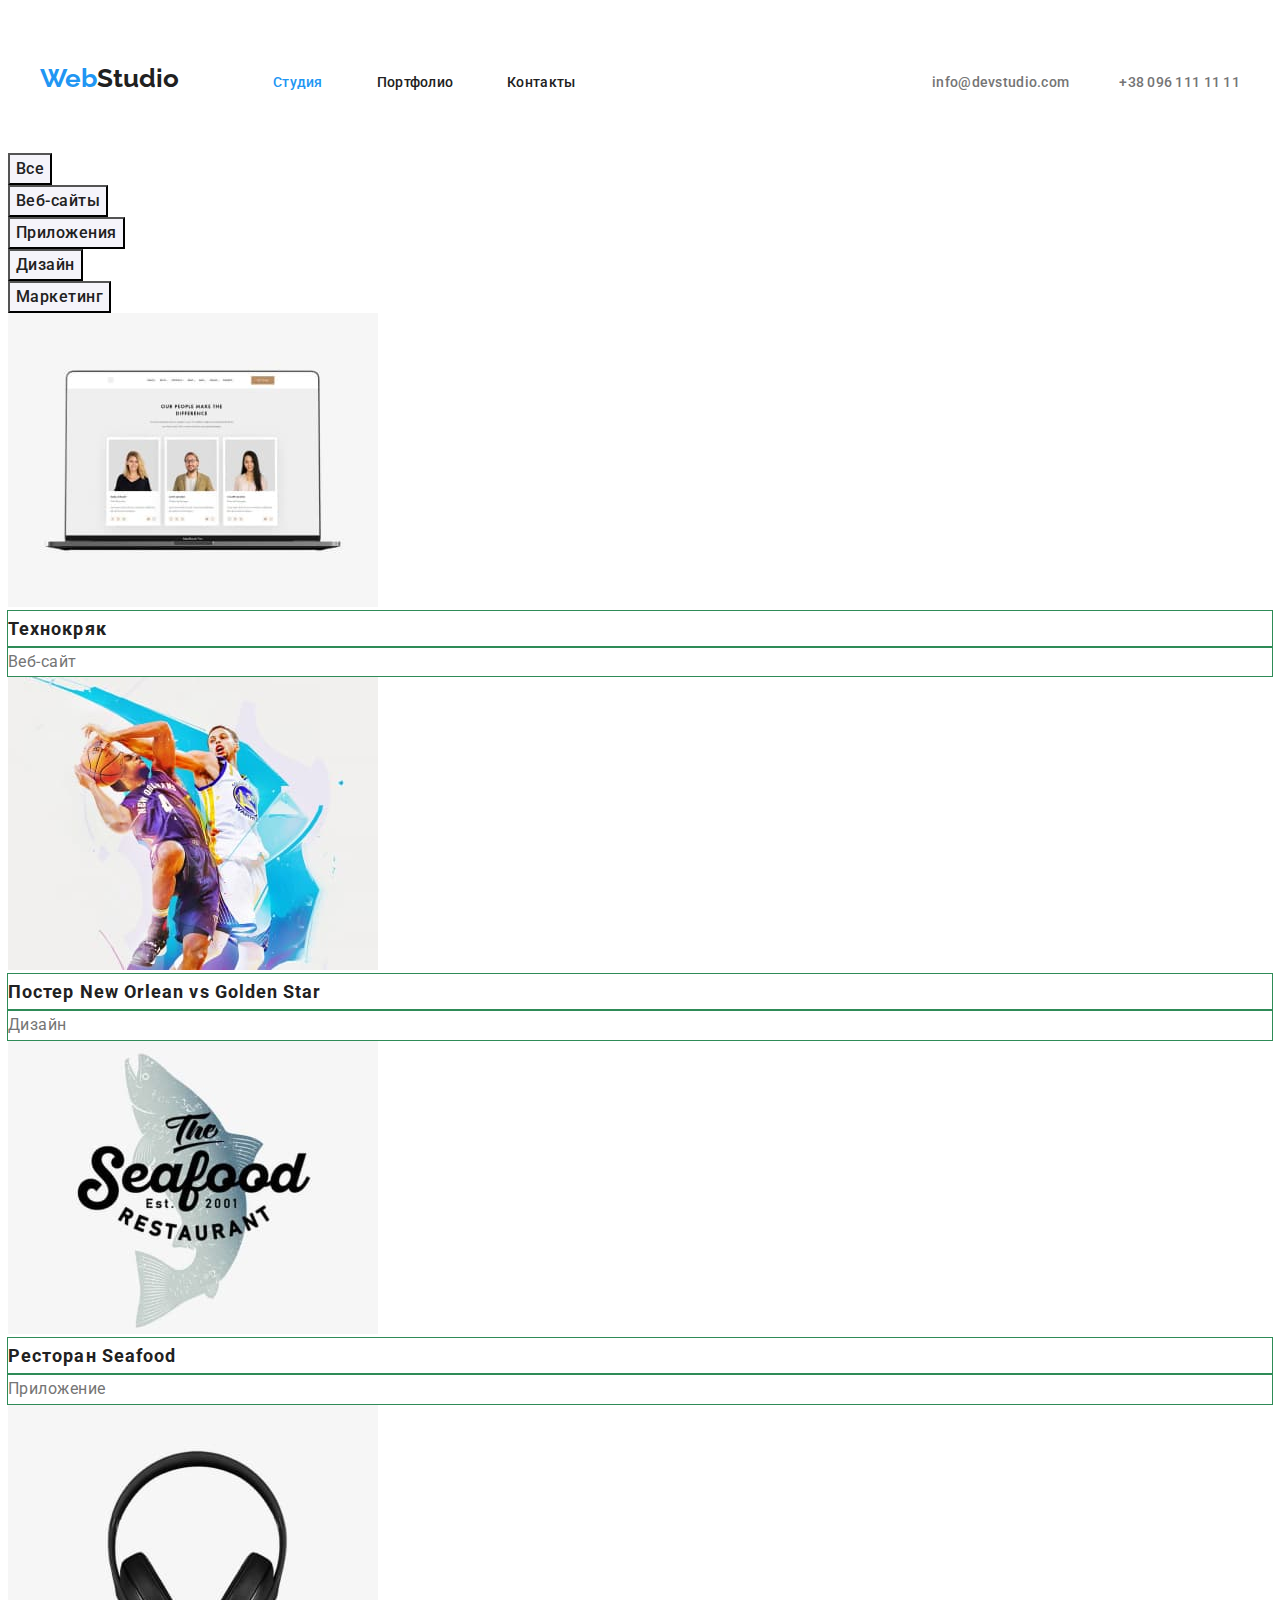
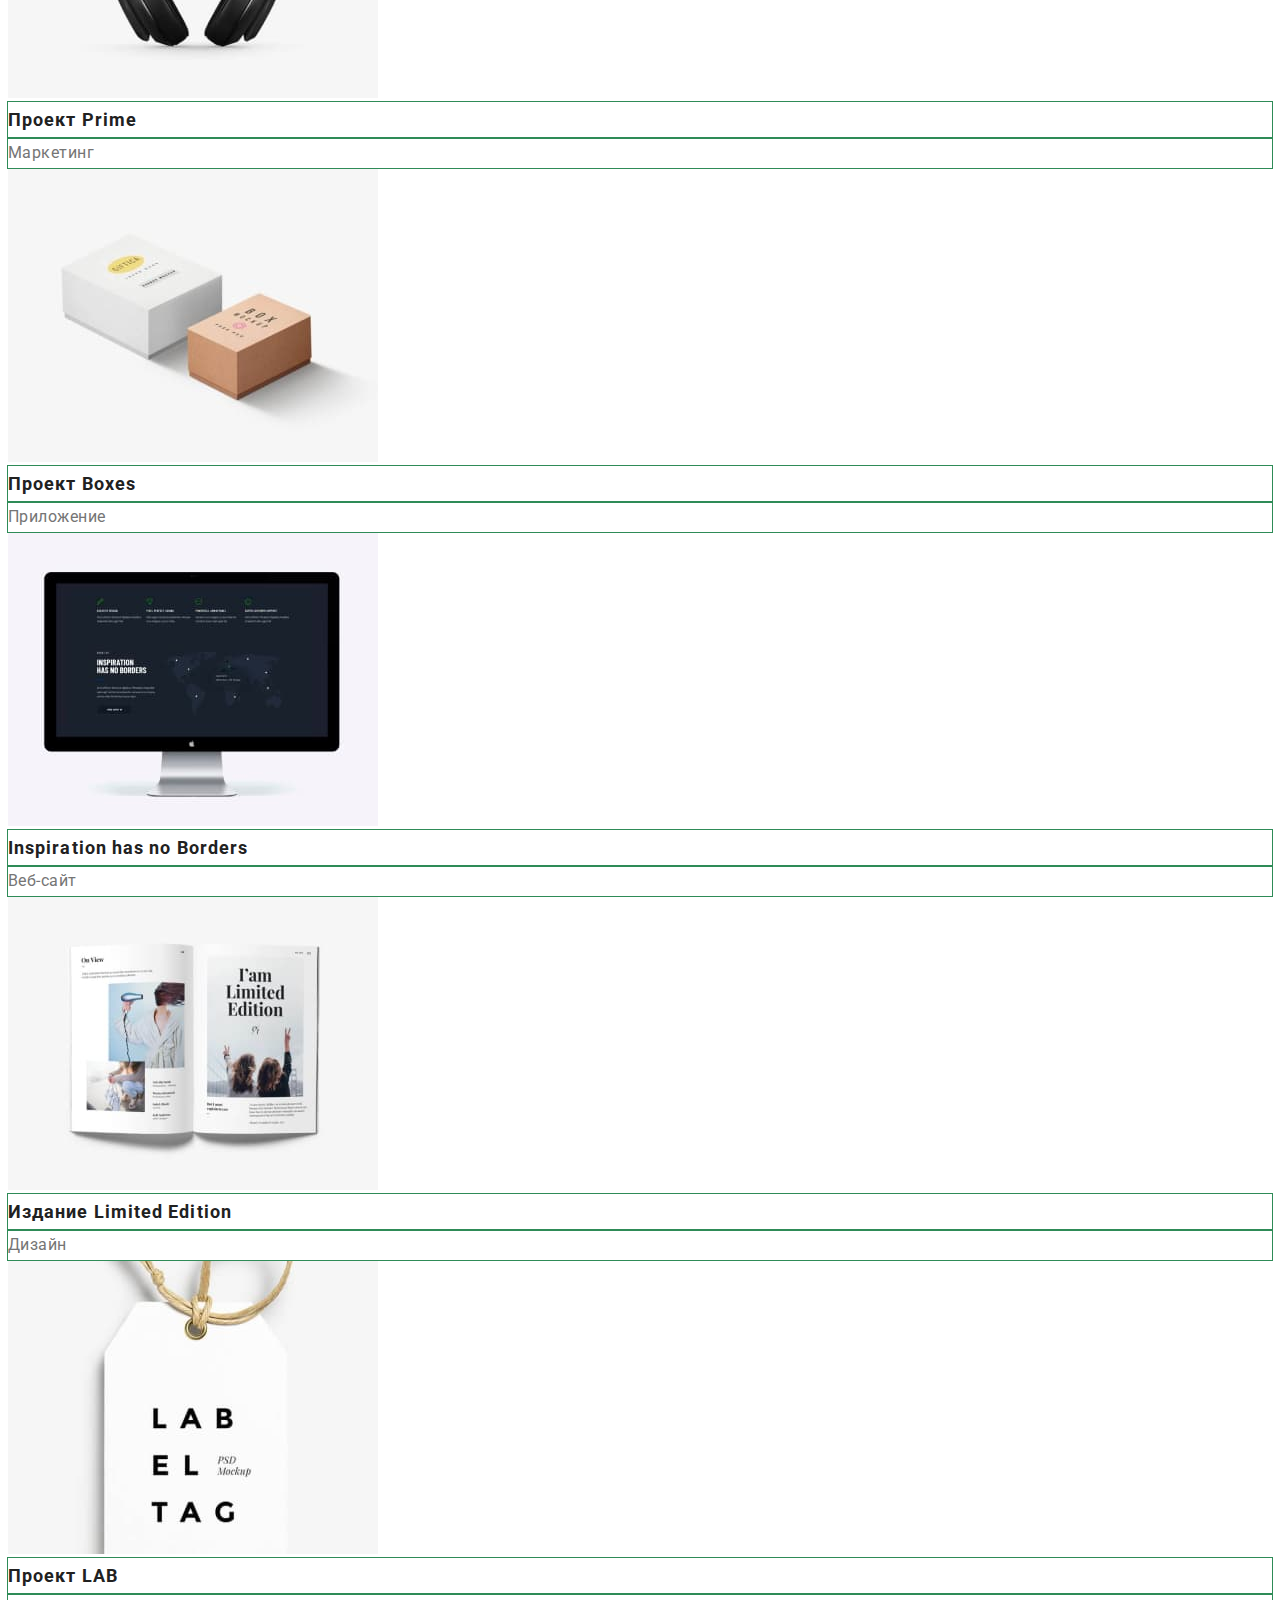
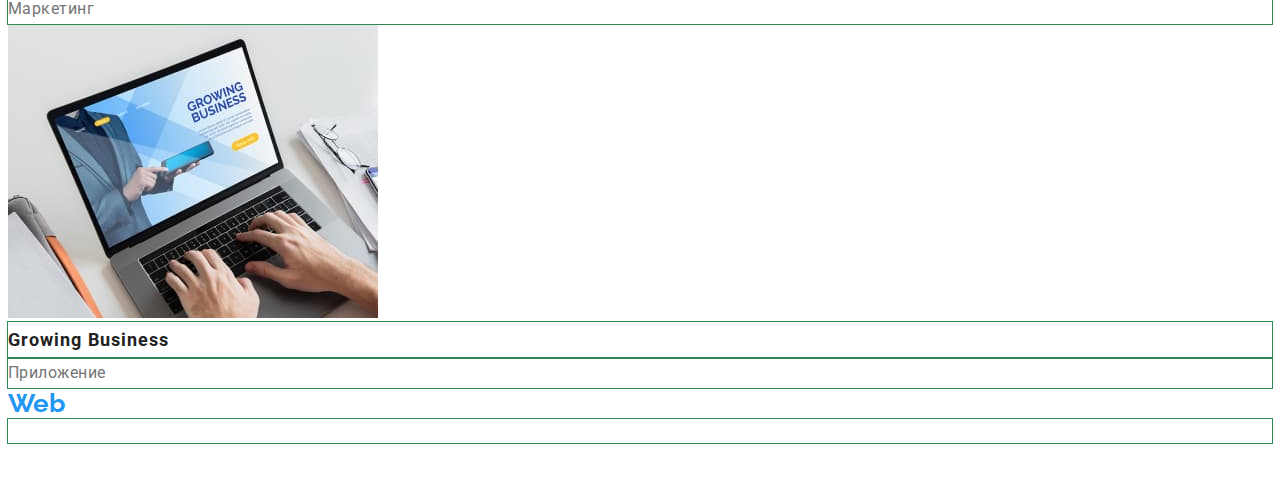
==== portfolio.html @ 5cf760ea "nw" ====
<!DOCTYPE html>
<html lang="ru">
  <head>
    <meta charset="utf-8">
    <meta name="porfolio" content="IE=edge">
    <title>WebStudio-Portfolio</title>
    <link rel="preconnect" href="https://fonts.gstatic.com">
    <link href="https://fonts.googleapis.com/css2?family=Raleway:wght@700&family=Roboto:wght@400;500;700;900&display=swap"
      rel="stylesheet">
      <link rel="stylesheet" href="./css/styles.css">
  </head>
  <body>
    <header>
      <div class="header-container">
        <nav>
          <a href="./index.html" class="logo">Web<span class="accent-logo">Studio</span></a>
          <ul class="site-nav list" class="header-container">
            <li class="site-nav item"><a href="./index.html" class="site-nav link current">Студия</a></li>
            <li class="site-nav item"><a href="./portfolio.html" class="site-nav link">Портфолио</a></li>
            <li class="site-nav item"><a href="" class="site-nav link">Контакты</a></li>
          </ul>
        </nav>
        
        <ul class="header-contacts list">
          <li class="header-contacts item">
            <a href="mailto:info@devstudio.com" target="_blank" rel="nooreferer noopener"
              class="header-cont link">info@devstudio.com</a>
          </li>
          <li class="header-contacts item">
            <a href="tel:+380961111111" target="_blank" rel="nooreferer noopener" class="header-cont link">+38 096 111 11 11</a>
          </li>
        </ul>
      </div>
    </header>
    
    <main>
      <section>
        <h1 class="hidden-elements">Наши проекты</h1>
        <ul>
          <li><button type="button" class="buttons active">Все</button></li>
          <li><button type="button" class="buttons active">Веб-сайты</button></li>
          <li><button type="button" class="buttons active">Приложения</button></li>
          <li><button type="button" class="buttons active">Дизайн</button></li>
          <li><button type="button" class="buttons active">Маркетинг</button></li>
        </ul>
      </section>

    <section>
      <ul>
        <li>
          <a href=""><img src="./image/portfolio/imgkryz.jpg" alt="вебсайт" width="370"></a>
          <h2 class="port-titles">Технокряк</h2>
          <p class="port-texts">Веб-сайт</p>
        </li>
        <li>
          <a href=""><img src="./image/portfolio/ball.jpg" alt="баскетболисты" width="370"></a>
          <h2 class="port-titles">Постер New Orlean vs Golden Star</h2>
          <p class="port-texts">Дизайн</p>
        </li>
        <li>
          <a href=""><img src="./image/portfolio/fish.jpg" alt="логотип-рыба" width="370"></a>
          <h2 class="port-titles">Ресторан Seafood</h2>
          <p class="port-texts">Приложение</p>
        </li>
        <li>
          <a href=""><img src="./image/portfolio/imgears.jpg" alt="наушники" width="370"></a>
          <h2 class="port-titles">Проект Prime</h2>
          <p class="port-texts">Маркетинг</p>
        </li>
        <li>
          <a href=""><img src="./image/portfolio/imgbox1.jpg" alt="коробки" width="370"></a>
          <h2 class="port-titles">Проект Boxes</h2>
          <p class="port-texts">Приложение</p>
        </li>
        <li>
          <a href=""><img src="./image/portfolio/imgscreen.jpg" alt="монитор" width="370"></a>
          <h2 class="port-titles">Inspiration has no Borders</h2>
          <p class="port-texts">Веб-сайт</p>
        </li>
        <li>
          <a href=""><img src="./image/portfolio/imgbook.jpg" alt="книжки" width="370"></a>
          <h2 class="port-titles">Издание Limited Edition</h2>
          <p class="port-texts">Дизайн</p>
        </li>
        <li>
          <a href=""><img src="./image/portfolio/imgtag.jpg" alt="ярлык" width="370"></a>
          <h2 class="port-titles">Проект LAB</h2>
          <p class="port-texts">Маркетинг</p>
        </li>
        <li>
          <a href=""><img src="./image/portfolio/imghands.jpg" alt="клавитура" width="370"></a>
          <h2 class="port-titles">Growing Business</h2>
          <p class="port-texts">Приложение</p>
        </li>
      </ul>
    </section>
      
    </main>
    
    <!--!BASELINE-->
    <footer>
      <a href="./index.html" class="logo">Web<span class="accent-white">Studio</span></a>
      <address>
        <p><a href="https://goo.gl/maps/gyJEV5aS9oNLiFQU9"  class="footer-adress">г. Киев, пр-т Леси Украинки, 26</a></p>
        <ul>
          <li>
            <a href="mailto:infoexample.com" class="footer-contact link">info@example.com</a>
          </li>
          <li>
            <a href="tel:+380991111111" class="footer-contact link">+38 099 111 11 11</a>
          </li>
        </ul>
      </address>
    </footer>
  </body>
</html>
---- css/styles.css ----
:root {
  --bg-color: #ffffff;
  --main-text: #212121;
  --secondary-text: #757575;
  --text-hover: #2196f3;
  --color-logos: #2196f3;
  --buttons-text: #212121;
  --buttons-text-active: #ffffff;
  --buttons-main-bcg: #f5f4fa;
  --buttons-active-bcg: #2196f3;
  --footer-contacts: rgba(255, 255, 255, 0.6);
}

body {
  background-color: var(--bg-color);
  color: #212121;
  font-family: Roboto, sans-serif;
}

ul {
  list-style: none;
  /*outline: 1px seagreen solid;**/
  margin: 0px;
  padding: 0px;
}

h1,
h2,
h3,
h4,
p {
  margin: 0px;
  padding: 0px;
  outline: 1px seagreen solid;
}

/*INDEX-html-page*/
.header-container {
  width: 1200px;
  min-height: 80px;
  margin-left: auto;
  margin-right: auto;
  padding: 10px 10px;
  display: flex;
  align-items: center;
  padding-bottom: 35px;
  padding-top: 30px;
}

.main-title-index {
  padding-top: 200px;

  color: #ffffff;
  font-family: inherit;
  font-style: normal;
  font-weight: 900;
  font-size: 44px;
  line-height: 1.36;
  text-align: center;
  letter-spacing: 0.06em;
  text-transform: uppercase;
}

.button-index {
  width: 200px;
  height: 50px;
  left: 700px;
  top: 430px;
  margin-top: 30px;
  margin-bottom: 200px;

  color: #ffffff;
  background-color: #2196f3;
  cursor: pointer;
  border-radius: 4px;
  box-shadow: 0px 4px 4px rgba(0, 0, 0, 0.15);
}

.what-we-doing-section {
  background-color: #2f303a;
  min-height: 600px;
  text-align: center;
}

.ourfeatures-section {
  width: 1200px;
  margin-left: auto;
  margin-right: auto;
}

.features {
  display: flex;
  justify-content: space-between;
  flex-wrap: wrap;
}
.features .elemnt {
  width: 270px;
}
.lower-titles-index {
  margin-top: 94px;

  color: var(--main-text);
  font-family: inherit;
  font-style: normal;
  font-weight: 700;
  font-size: 14px;
  line-height: 1.14;
  letter-spacing: 0.03em;
  text-transform: uppercase;
}

.secondary-text-index {
  margin-top: 10px;

  color: var(--secondary-text);
  font-family: inherit;
  font-style: normal;
  font-weight: 400;
  font-size: 14px;
  line-height: 1.71;
  letter-spacing: 0.03em;
}

.bottom-titles-index {
  color: var(--main-text);
  font-family: inherit;
  font-style: normal;
  font-weight: 700;
  font-size: 36px;
  line-height: 1.16;
  text-align: center;
  letter-spacing: 0.03em;
}

.our-names {
  color: var(--main-text);
  font-family: inherit;
  font-style: normal;
  font-weight: 500;
  font-size: 16px;
  line-height: 1.18;
  text-align: center;
  letter-spacing: 0.03em;
}

.names-discription {
  color: var(--secondary-text);
  font-family: inherit;
  font-style: normal;
  font-weight: 400;
  font-size: 16px;
  line-height: 1.18;
  text-align: center;
  letter-spacing: 0.03em;
}

.footer {
  background-color: #2f303a;
}

/*PORTFOLIO-NAV*/
.logo {
  margin-right: 90px;

  color: var(--color-logos);
  font-family: Raleway;
  font-style: normal;
  font-weight: 700;
  font-size: 26px;
  line-height: 1.19;
  text-decoration: none;
}

.accent-logo {
  color: #212121;
}

.accent-white {
  color: #ffffff;
}

.site-nav {
  display: flex;
  display: inline-block;
}

.site-nav .item:not(:last-child) {
  margin-right: 50px;
}

.site-nav .link {
  color: var(--main-text);
  font-family: inherit;
  font-style: normal;
  font-weight: 500;
  font-size: 14px;
  line-height: 1.14;
  letter-spacing: 0.02em;
  text-decoration: none;
}

.site-nav .link.current {
  color: var(--text-hover);
}

.site-nav .link:hover,
.site-nav .link:focus {
  color: var(--text-hover);
}

/*header contacts*/
.header-contacts {
  display: flex;
  margin-left: auto;
  margin-top: 5px;
}

.header-contacts .item:not(:last-child) {
  margin-right: 50px;
}

.header-contacts .link {
  color: #757575;
  font-family: inherit;
  font-style: normal;
  font-weight: 500;
  font-size: 14px;
  line-height: 1.14;
  letter-spacing: 0.02em;
  text-decoration: none;
}

.header-contacts .link:focus,
.header-contacts .link:hover {
  color: #2196f3;
}

/*main-buttons*/
.hidden-elements {
  display: none;
}

.buttons {
  color: var(--buttons-text);
  background: var(--buttons-main-bcg);
  cursor: pointer;
  font-family: inherit;
  font-style: normal;
  font-weight: 500;
  font-size: 16px;
  line-height: 1.62;
  text-align: center;
  letter-spacing: 0.03em;
}

.buttons.active:hover,
.buttons.active:focus {
  color: var(--buttons-text-active);
  background: var(--buttons-active-bcg);
  cursor: pointer;
}

/*main-content-list*/
.port-titles {
  color: var(--main-text);
  font-family: inherit;
  font-style: normal;
  font-weight: 700;
  font-size: 18px;
  line-height: 2;
  letter-spacing: 0.06em;
}

.port-texts {
  color: var(--secondary-text);
  font-family: inherit;
  font-style: normal;
  font-weight: 400;
  font-size: 16px;
  line-height: 1.87;
  letter-spacing: 0.03em;
}

/*footer*/
.footer-adress {
  color: var(--buttons-text-active);
  font-family: inherit;
  font-style: normal;
  font-weight: 400;
  font-size: 14px;
  line-height: 1.71;
  text-decoration: none;
}

.footer-adress:hover,
.footer-adress:focus {
  color: var(--text-hover);
  text-decoration: none;
}

.footer-contact {
  color: rgba(255, 255, 255, 0.6);
  font-family: inherit;
  font-style: normal;
  font-weight: 400;
  font-size: 14px;
  line-height: 1.71;
  text-decoration: none;
}

.footer-contact:hover,
.footer-contact:focus {
  color: var(--text-hover);
}
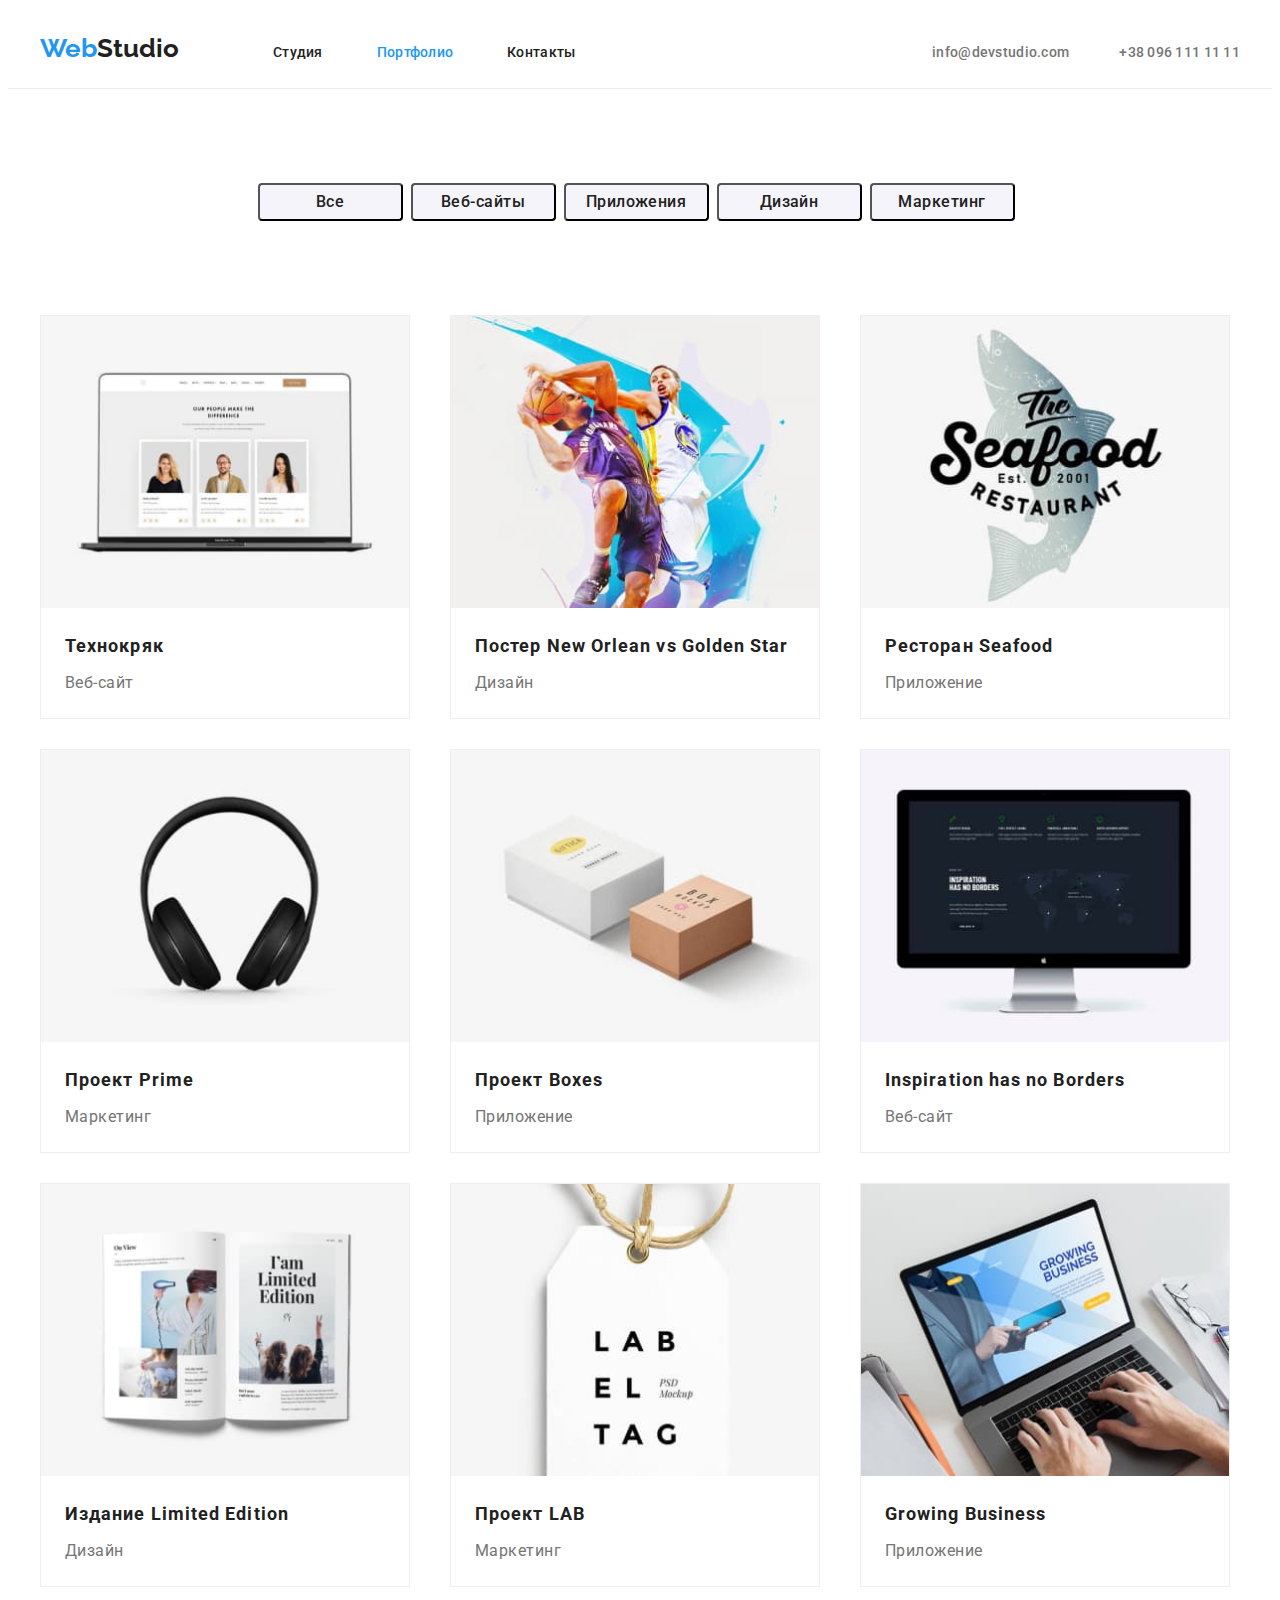
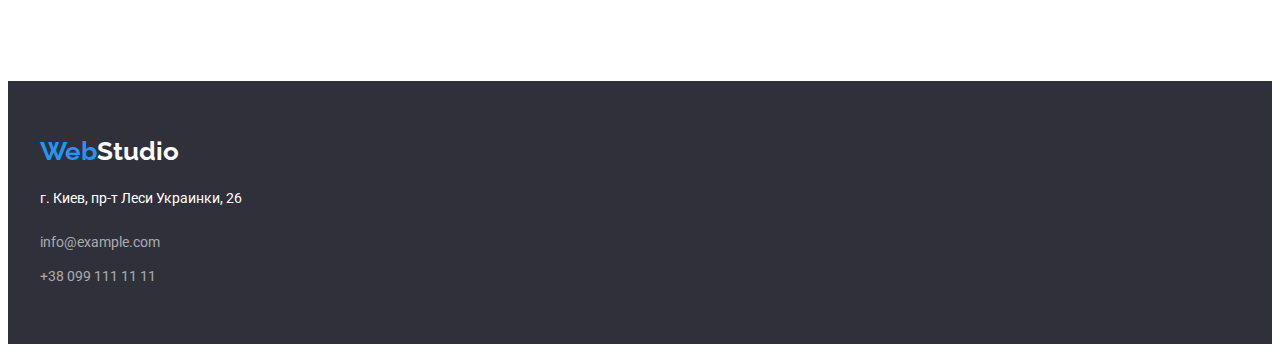
==== commit 6d172dd6: "new" ====
--- a/portfolio.html
+++ b/portfolio.html
@@ -10,13 +10,13 @@
       <link rel="stylesheet" href="./css/styles.css">
   </head>
   <body>
-    <header>
+    <header class="border-header">
       <div class="header-container">
         <nav>
           <a href="./index.html" class="logo">Web<span class="accent-logo">Studio</span></a>
           <ul class="site-nav list" class="header-container">
-            <li class="site-nav item"><a href="./index.html" class="site-nav link current">Студия</a></li>
-            <li class="site-nav item"><a href="./portfolio.html" class="site-nav link">Портфолио</a></li>
+            <li class="site-nav item"><a href="./index.html" class="site-nav link">Студия</a></li>
+            <li class="site-nav item"><a href="./portfolio.html" class="site-nav link current">Портфолио</a></li>
             <li class="site-nav item"><a href="" class="site-nav link">Контакты</a></li>
           </ul>
         </nav>
@@ -34,83 +34,164 @@
     </header>
     
     <main>
-      <section>
+      <section class="portfolio-buttons-section">
         <h1 class="hidden-elements">Наши проекты</h1>
-        <ul>
-          <li><button type="button" class="buttons active">Все</button></li>
-          <li><button type="button" class="buttons active">Веб-сайты</button></li>
-          <li><button type="button" class="buttons active">Приложения</button></li>
-          <li><button type="button" class="buttons active">Дизайн</button></li>
-          <li><button type="button" class="buttons active">Маркетинг</button></li>
+        <ul class="portfolio-buttons-list">
+          <li class="portfolio-buttons-item"><button type="button" class="buttons active">Все</button></li>
+          <li class="portfolio-buttons-item"><button type="button" class="buttons active">Веб-сайты</button></li>
+          <li class="portfolio-buttons-item"><button type="button" class="buttons active">Приложения</button></li>
+          <li class="portfolio-buttons-item"><button type="button" class="buttons active">Дизайн</button></li>
+          <li class="portfolio-buttons-item"><button type="button" class="buttons active">Маркетинг</button></li>
         </ul>
       </section>
 
-    <section>
-      <ul>
-        <li>
-          <a href=""><img src="./image/portfolio/imgkryz.jpg" alt="вебсайт" width="370"></a>
-          <h2 class="port-titles">Технокряк</h2>
-          <p class="port-texts">Веб-сайт</p>
-        </li>
-        <li>
-          <a href=""><img src="./image/portfolio/ball.jpg" alt="баскетболисты" width="370"></a>
-          <h2 class="port-titles">Постер New Orlean vs Golden Star</h2>
-          <p class="port-texts">Дизайн</p>
-        </li>
-        <li>
-          <a href=""><img src="./image/portfolio/fish.jpg" alt="логотип-рыба" width="370"></a>
-          <h2 class="port-titles">Ресторан Seafood</h2>
-          <p class="port-texts">Приложение</p>
-        </li>
-        <li>
-          <a href=""><img src="./image/portfolio/imgears.jpg" alt="наушники" width="370"></a>
-          <h2 class="port-titles">Проект Prime</h2>
-          <p class="port-texts">Маркетинг</p>
-        </li>
-        <li>
-          <a href=""><img src="./image/portfolio/imgbox1.jpg" alt="коробки" width="370"></a>
-          <h2 class="port-titles">Проект Boxes</h2>
-          <p class="port-texts">Приложение</p>
-        </li>
-        <li>
-          <a href=""><img src="./image/portfolio/imgscreen.jpg" alt="монитор" width="370"></a>
-          <h2 class="port-titles">Inspiration has no Borders</h2>
-          <p class="port-texts">Веб-сайт</p>
-        </li>
-        <li>
-          <a href=""><img src="./image/portfolio/imgbook.jpg" alt="книжки" width="370"></a>
-          <h2 class="port-titles">Издание Limited Edition</h2>
-          <p class="port-texts">Дизайн</p>
-        </li>
-        <li>
-          <a href=""><img src="./image/portfolio/imgtag.jpg" alt="ярлык" width="370"></a>
-          <h2 class="port-titles">Проект LAB</h2>
-          <p class="port-texts">Маркетинг</p>
-        </li>
-        <li>
-          <a href=""><img src="./image/portfolio/imghands.jpg" alt="клавитура" width="370"></a>
-          <h2 class="port-titles">Growing Business</h2>
-          <p class="port-texts">Приложение</p>
-        </li>
-      </ul>
+    <section class="portfolio-main-section">
+      <div class="porfolio-main-container">
+        <ul class="portfolio-card-set">
+          <li class="portfolio-card-set-item">
+            <div class="card-set-content">
+              <div class="card-set-thumb">
+                <a href="">
+                  <img src="./image/portfolio/imgkryz.jpg" alt="вебсайт" width="370"></a>
+              </div>
+              <div class="card-set-text">
+                <h2 class="port-titles">Технокряк</h2>
+                <p class="port-texts">Веб-сайт</p>
+              </div>
+            </div>
+          </li>
+        
+          <li class="portfolio-card-set-item">
+            <div class="card-set-content">
+              <div class="card-set-thumb">
+                <a href="">
+                  <img src="./image/portfolio/ball.jpg" alt="баскетболисты" width="370"></a>
+              </div>
+              <div class="card-set-text">
+                <h2 class="port-titles">Постер New Orlean vs Golden Star</h2>
+                <p class="port-texts">Дизайн</p>
+              </div>
+            </div>
+          </li>
+        
+          <li class="portfolio-card-set-item">
+            <div class="card-set-content">
+              <div class="card set thumb">
+                <a href="">
+                  <img src="./image/portfolio/fish.jpg" alt="логотип-рыба" width="370"></a>
+              </div>
+                <div class="card-set-text">
+                  <h2 class="port-titles">Ресторан Seafood</h2>
+                <p class="port-texts">Приложение</p>
+              </div> 
+            </div>
+          </li>
+        
+          <li class="portfolio-card-set-item">
+            <div class="card-set-content">
+              <div class="card set thumb">
+                <a href="">
+                  <img src="./image/portfolio/imgears.jpg" alt="наушники" width="370"></a>
+              </div>
+                <div class="card-set-text">
+                  <h2 class="port-titles">Проект Prime</h2>
+                  <p class="port-texts">Маркетинг</p>
+                </div>
+            </div>
+          </li>
+        
+          <li class="portfolio-card-set-item">
+            <div class="card-set-content">
+              <div class="card set thumb">
+                <a href=""><img src="./image/portfolio/imgbox1.jpg" alt="коробки" width="370"></a>
+              </div>
+                <div class="card-set-text">
+                  <h2 class="port-titles">Проект Boxes</h2>
+                  <p class="port-texts">Приложение</p>
+                </div>
+            </div>
+          </li>
+        
+          <li class="portfolio-card-set-item">
+            <div class="card-set-content">
+              <div class="card set thumb">
+                <a href="">
+                  <img src="./image/portfolio/imgscreen.jpg" alt="монитор" width="370"></a>
+              </div>
+                <div class="card-set-text">
+                  <h2 class="port-titles">Inspiration has no Borders</h2>
+                  <p class="port-texts">Веб-сайт</p>
+                </div>
+            </div>
+          </li>
+        
+          <li class="portfolio-card-set-item">
+            <div class="card-set-content">
+              <div class="card set thumb">
+                <a href="">
+                  <img src="./image/portfolio/imgbook.jpg" alt="книжки" width="370"></a>
+              </div>
+                <div class="card-set-text">
+                  <h2 class="port-titles">Издание Limited Edition</h2>
+                  <p class="port-texts">Дизайн</p>
+                </div>
+            </div>
+          </li>
+        
+          <li class="portfolio-card-set-item">
+            <div class="card-set-content">
+              <div class="card set thumb">
+                <a href=""><img src="./image/portfolio/imgtag.jpg" alt="ярлык" width="370"></a>
+              </div>
+                <div class="card-set-text">
+                  <h2 class="port-titles">Проект LAB</h2>
+                  <p class="port-texts">Маркетинг</p>
+                </div>
+              </div>
+          </li>
+        
+          <li class="portfolio-card-set-item">
+            <div class="card-set-content">
+              <div class="card set thumb">
+                <a href="">
+                  <img src="./image/portfolio/imghands.jpg" alt="клавитура" width="370"></a>
+              </div>
+                <div class="card-set-text">
+                  <h2 class="port-titles">Growing Business</h2>
+                  <p class="port-texts">Приложение</p>
+                </div>
+            </div>
+          </li>
+        </ul>
+
+      </div>
     </section>
       
     </main>
     
     <!--!BASELINE-->
     <footer>
-      <a href="./index.html" class="logo">Web<span class="accent-white">Studio</span></a>
-      <address>
-        <p><a href="https://goo.gl/maps/gyJEV5aS9oNLiFQU9"  class="footer-adress">г. Киев, пр-т Леси Украинки, 26</a></p>
-        <ul>
-          <li>
-            <a href="mailto:infoexample.com" class="footer-contact link">info@example.com</a>
-          </li>
-          <li>
-            <a href="tel:+380991111111" class="footer-contact link">+38 099 111 11 11</a>
-          </li>
-        </ul>
-      </address>
+      <div class="footer">
+        <div class="footer-container">
+          <a href="./index.html" class="logo">Web<span class="accent-white">Studio</span></a>
+          <address>
+            <p class="footer-adress"><a class="footer-adress" href="https://goo.gl/maps/gyJEV5aS9oNLiFQU9">г. Киев, пр-т
+                Леси Украинки, 26</a></p>
+    
+            <ul class="foot list">
+              <li class="foot item">
+                <a class="footer-contact link" href="mailto:infoexample.com">info@example.com
+                </a>
+    
+              </li>
+              <li class="foot item">
+                <a class="footer-contact link" href="tel:+380991111111">+38 099 111 11 11
+                </a>
+              </li>
+            </ul>
+          </address>
+        </div>
+      </div>
     </footer>
   </body>
 </html>--- a/css/styles.css
+++ b/css/styles.css
@@ -9,6 +9,7 @@
   --buttons-main-bcg: #f5f4fa;
   --buttons-active-bcg: #2196f3;
   --footer-contacts: rgba(255, 255, 255, 0.6);
+  --margin-card-set: 30px;
 }
 
 body {
@@ -22,6 +23,11 @@
   /*outline: 1px seagreen solid;**/
   margin: 0px;
   padding: 0px;
+}
+
+img {
+  max-width: 100%;
+  display: block;
 }
 
 h1,
@@ -31,20 +37,22 @@
 p {
   margin: 0px;
   padding: 0px;
-  outline: 1px seagreen solid;
+  /*outline: 1px seagreen solid;*/
 }
 
 /*INDEX-html-page*/
+
+.border-header {
+  border-bottom: 1px solid #ececec;
+}
+
 .header-container {
   width: 1200px;
   min-height: 80px;
   margin-left: auto;
   margin-right: auto;
-  padding: 10px 10px;
   display: flex;
   align-items: center;
-  padding-bottom: 35px;
-  padding-top: 30px;
 }
 
 .main-title-index {
@@ -73,7 +81,13 @@
   background-color: #2196f3;
   cursor: pointer;
   border-radius: 4px;
+}
+
+.button-index:hover,
+.button-index:focus {
+  background: #188ce8;
   box-shadow: 0px 4px 4px rgba(0, 0, 0, 0.15);
+  border-radius: 4px;
 }
 
 .what-we-doing-section {
@@ -86,22 +100,26 @@
   width: 1200px;
   margin-left: auto;
   margin-right: auto;
+  margin-bottom: 94px;
 }
 
 .features {
   display: flex;
-  justify-content: space-between;
   flex-wrap: wrap;
+  justify-content: center;
 }
 .features .elemnt {
-  width: 270px;
+  width: calc((100%-90px) / 5);
+  margin-right: 30px;
+}
+.features .elemnt:last-child {
+  margin-right: 0px;
 }
 .lower-titles-index {
   margin-top: 94px;
 
   color: var(--main-text);
   font-family: inherit;
-  font-style: normal;
   font-weight: 700;
   font-size: 14px;
   line-height: 1.14;
@@ -114,14 +132,21 @@
 
   color: var(--secondary-text);
   font-family: inherit;
-  font-style: normal;
   font-weight: 400;
   font-size: 14px;
   line-height: 1.71;
   letter-spacing: 0.03em;
 }
 
+.our-tasks-section {
+  width: 1200px;
+  margin-left: auto;
+  margin-right: auto;
+  margin-bottom: 94px;
+}
 .bottom-titles-index {
+  margin-bottom: 50px;
+
   color: var(--main-text);
   font-family: inherit;
   font-style: normal;
@@ -132,10 +157,61 @@
   letter-spacing: 0.03em;
 }
 
+.our-tasks {
+  display: flex;
+  flex-wrap: wrap;
+  margin-right: 30px;
+  justify-content: center;
+}
+
+.our-tasks .item {
+  display: flex;
+}
+
+.our-tasks:last-child {
+  margin-right: 0px;
+}
+/*===================OUR TEAM SECTION==============*/
+.our-team-section {
+  background-color: #f5f4fa;
+}
+
+.our-team-section-title {
+  margin-bottom: 50px;
+  padding-top: 94px;
+
+  color: var(--main-text);
+  font-family: inherit;
+  font-style: normal;
+  font-weight: 700;
+  font-size: 36px;
+  line-height: 1.16;
+  text-align: center;
+  letter-spacing: 0.03em;
+}
+
+.our-team-section-container {
+  width: 1200px;
+  margin-left: auto;
+  margin-right: auto;
+}
+
+.our-team-section .list {
+  display: flex;
+}
+
+.our-team-section .item {
+  margin-right: 30px;
+}
+.our-team-section:last-child {
+  margin-right: 0px;
+}
+
 .our-names {
-  color: var(--main-text);
-  font-family: inherit;
-  font-style: normal;
+  margin-bottom: 10px;
+
+  color: var(--main-text);
+  font-family: inherit;
   font-weight: 500;
   font-size: 16px;
   line-height: 1.18;
@@ -143,22 +219,41 @@
   letter-spacing: 0.03em;
 }
 
+.our-team-section .image {
+  margin-bottom: 30px;
+}
+
 .names-discription {
+  margin-bottom: 30px;
+
   color: var(--secondary-text);
   font-family: inherit;
-  font-style: normal;
   font-weight: 400;
   font-size: 16px;
   line-height: 1.18;
   text-align: center;
   letter-spacing: 0.03em;
 }
+/*=================FOOTER================*/
 
 .footer {
   background-color: #2f303a;
-}
-
-/*PORTFOLIO-NAV*/
+  min-height: 252px;
+}
+
+.footer-container {
+  width: 1200px;
+  padding-top: 55px;
+  padding-bottom: 55px;
+  margin-left: auto;
+  margin-right: auto;
+}
+
+.foot {
+  padding-top: 10px;
+}
+
+/*================PORTFOLIO-NAV========================*/
 .logo {
   margin-right: 90px;
 
@@ -191,7 +286,6 @@
 .site-nav .link {
   color: var(--main-text);
   font-family: inherit;
-  font-style: normal;
   font-weight: 500;
   font-size: 14px;
   line-height: 1.14;
@@ -234,23 +328,52 @@
 .header-contacts .link:hover {
   color: #2196f3;
 }
+/*===============MAIN SECTION=============*/
 
 /*main-buttons*/
 .hidden-elements {
   display: none;
 }
 
+.portfolio-buttons-section {
+  width: 1200px;
+  margin-left: auto;
+  margin-right: auto;
+  padding-top: 94px;
+
+  background-color: #ffffff;
+}
+
+.portfolio-buttons-list {
+  display: flex;
+  flex-wrap: wrap;
+  justify-content: center;
+}
+
+.portfolio-buttons-item {
+  display: flex;
+  margin-right: 8px;
+}
+.portfolio-buttons-list:last-child {
+  margin-right: 0px;
+}
+
 .buttons {
+  width: 145px;
+  height: 38px;
+  left: 712px;
+  top: 174px;
+
   color: var(--buttons-text);
   background: var(--buttons-main-bcg);
   cursor: pointer;
   font-family: inherit;
-  font-style: normal;
   font-weight: 500;
   font-size: 16px;
   line-height: 1.62;
   text-align: center;
   letter-spacing: 0.03em;
+  border-radius: 4px;
 }
 
 .buttons.active:hover,
@@ -259,8 +382,62 @@
   background: var(--buttons-active-bcg);
   cursor: pointer;
 }
+/*=============PORTFOLIO MAIN LIST=================*/
 
 /*main-content-list*/
+.portfolio-main-section {
+  padding-top: 94px;
+  background-color: #ffffff;
+}
+
+.porfolio-main-container {
+  width: 1200px;
+  margin-left: auto;
+  margin-right: auto;
+  padding-bottom: 94px;
+}
+
+.portfolio-card-set {
+  display: flex;
+  flex-wrap: wrap;
+  margin-left: calc(-1 * var(--margin-card-set));
+  margin-top: calc(-1 * var(--margin-card-set));
+}
+
+.portfolio-card-set-item {
+  flex-basis: calc(100% / 3 - var(--margin-card-set));
+  margin-left: var(--margin-card-set);
+  margin-top: var(--margin-card-set);
+}
+
+.card-set-content {
+  width: 370px;
+  height: 404px;
+  left: 215px;
+  top: 262px;
+
+  background: #ffffff;
+  border: 1px solid #eeeeee;
+  box-sizing: border-box;
+}
+
+.card-set-content:hover,
+.card-set-content:focus {
+  background: #ffffff;
+  border: 1px solid #eeeeee;
+  box-sizing: border-box;
+  box-shadow: 0px 1px 1px rgba(0, 0, 0, 0.12), 0px 4px 4px rgba(0, 0, 0, 0.06),
+    1px 4px 6px rgba(0, 0, 0, 0.16);
+  cursor: pointer;
+}
+
+.card-set-thumb {
+}
+
+.card-set-text {
+  padding: 20px 24px;
+}
+
 .port-titles {
   color: var(--main-text);
   font-family: inherit;
@@ -272,6 +449,8 @@
 }
 
 .port-texts {
+  margin-top: 4px;
+
   color: var(--secondary-text);
   font-family: inherit;
   font-style: normal;
@@ -280,9 +459,12 @@
   line-height: 1.87;
   letter-spacing: 0.03em;
 }
-
-/*footer*/
+/*=================END CARD SET===========*/
+
+/*===============FOOter====================*/
 .footer-adress {
+  padding-top: 20px;
+
   color: var(--buttons-text-active);
   font-family: inherit;
   font-style: normal;
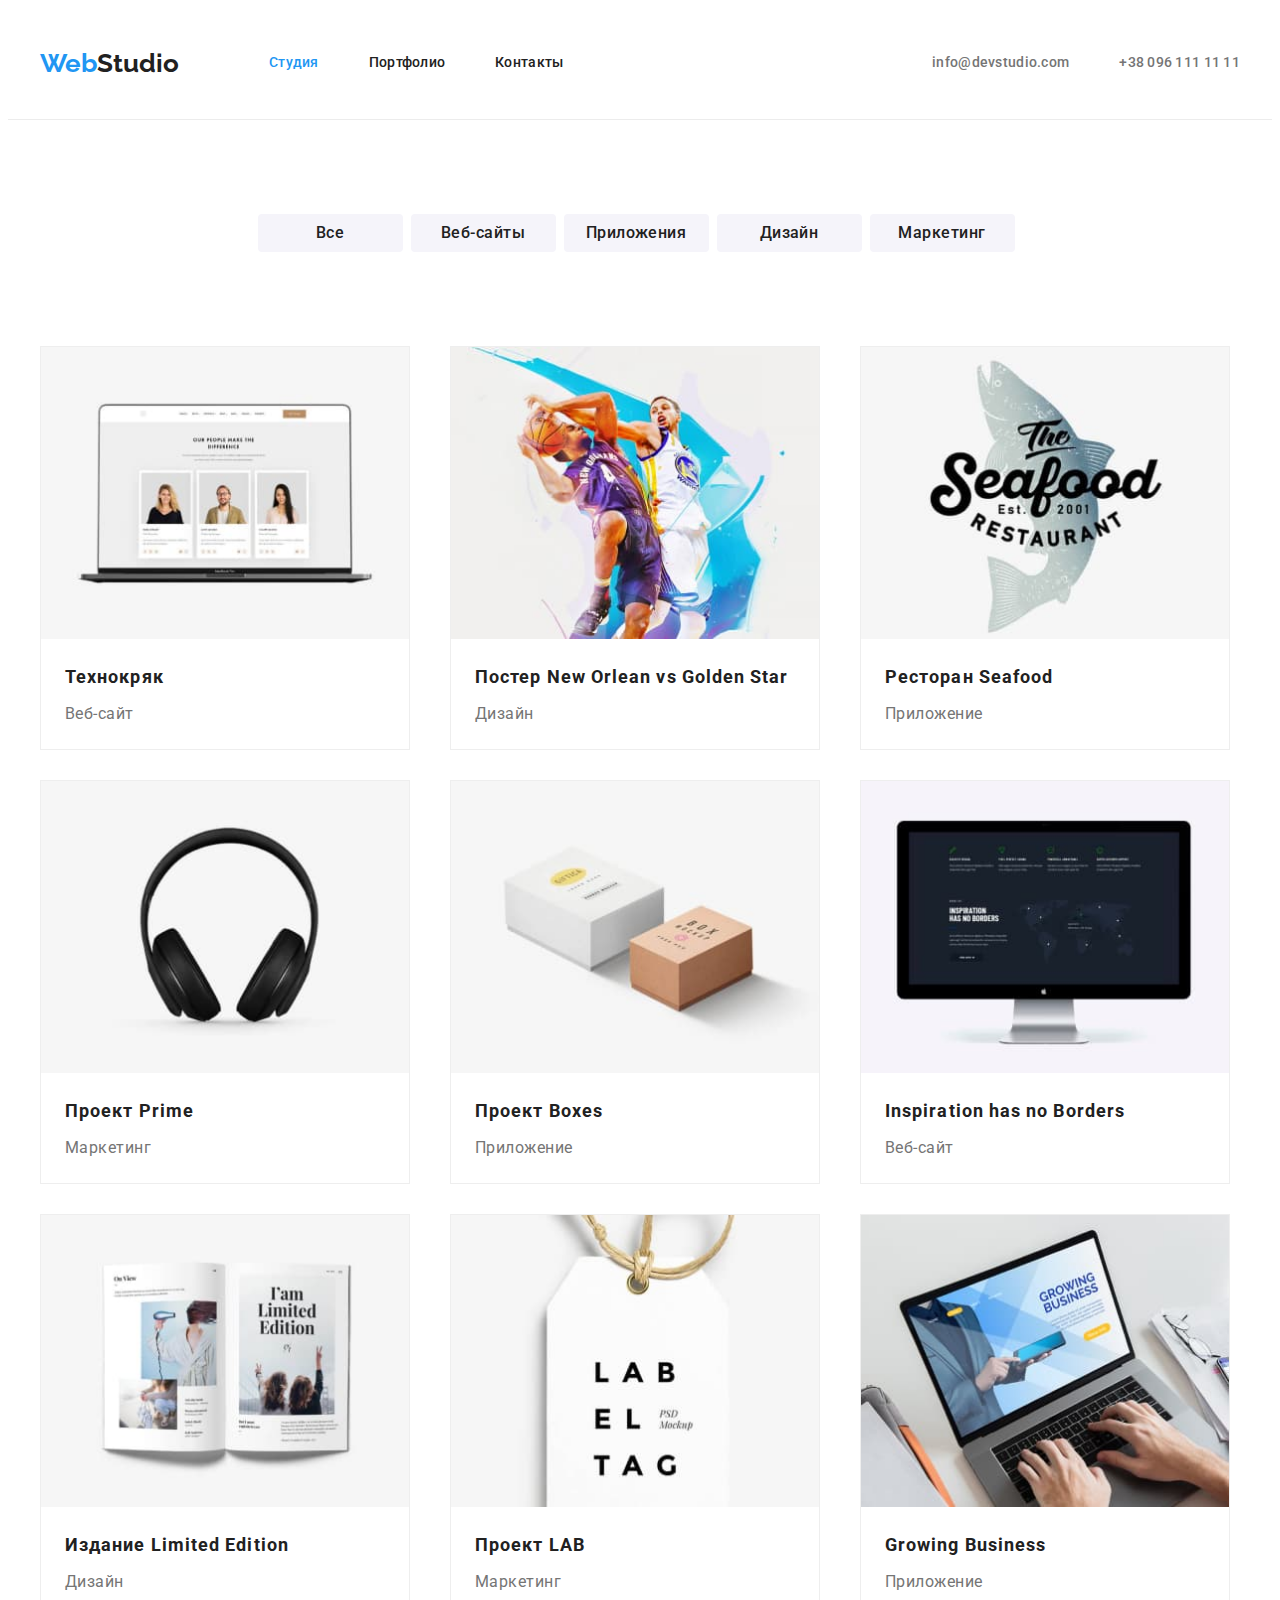
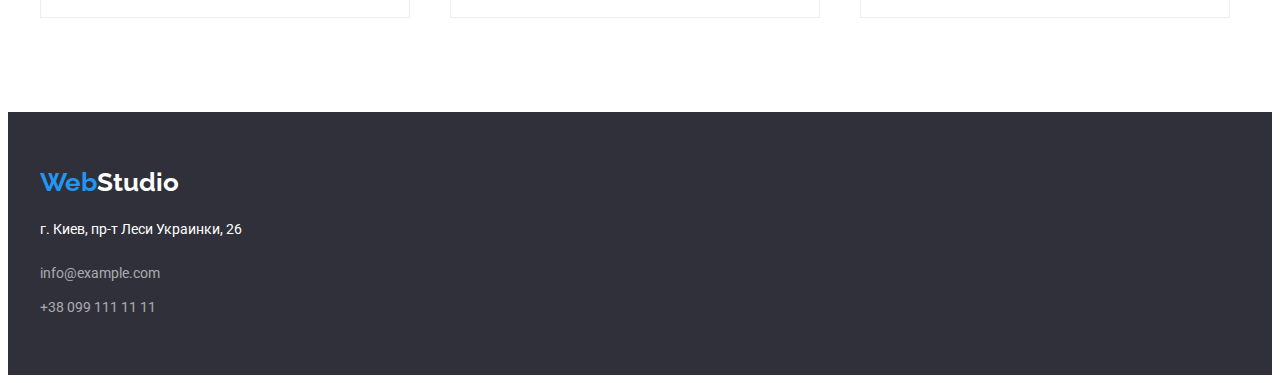
==== commit d2778727: "new" ====
--- a/portfolio.html
+++ b/portfolio.html
@@ -7,27 +7,33 @@
     <link rel="preconnect" href="https://fonts.gstatic.com">
     <link href="https://fonts.googleapis.com/css2?family=Raleway:wght@700&family=Roboto:wght@400;500;700;900&display=swap"
       rel="stylesheet">
-      <link rel="stylesheet" href="./css/styles.css">
+    <link rel="stylesheet" href="https://cdnjs.cloudflare.com/ajax/libs/modern-normalize/1.0.0/modern-normalize.min.css"
+      integrity="sha512-ISS7cAi1PEhQ8jnbJpJZMd29NlhNj4AWYyLOSp2CE/CsHxTCu+r+t0D2yoJudVrd0/8fTVPUVDzY5Tvli75u/g=="
+      crossorigin="anonymous" />
+    <link href="./css/styles.css" rel="stylesheet" >
   </head>
   <body>
     <header class="border-header">
       <div class="header-container">
         <nav>
-          <a href="./index.html" class="logo">Web<span class="accent-logo">Studio</span></a>
-          <ul class="site-nav list" class="header-container">
-            <li class="site-nav item"><a href="./index.html" class="site-nav link">Студия</a></li>
-            <li class="site-nav item"><a href="./portfolio.html" class="site-nav link current">Портфолио</a></li>
-            <li class="site-nav item"><a href="" class="site-nav link">Контакты</a></li>
-          </ul>
+          <div class="nav-flex">
+            <a class="logo" href="./index.html">Web<span class="accent-logo">Studio</span></a>
+            <ul class="site-nav list" class="header-container">
+              <li class="site-nav item"><a href="./index.html" class="site-nav link current">Студия</a></li>
+              <li class="site-nav item"><a href="./portfolio.html" class="site-nav link">Портфолио</a></li>
+              <li class="site-nav item"><a href="" class="site-nav link">Контакты</a></li>
+            </ul>
+          </div>
         </nav>
-        
+    
         <ul class="header-contacts list">
           <li class="header-contacts item">
             <a href="mailto:info@devstudio.com" target="_blank" rel="nooreferer noopener"
               class="header-cont link">info@devstudio.com</a>
           </li>
           <li class="header-contacts item">
-            <a href="tel:+380961111111" target="_blank" rel="nooreferer noopener" class="header-cont link">+38 096 111 11 11</a>
+            <a href="tel:+380961111111" target="_blank" rel="nooreferer noopener" class="header-cont link">+38 096 111 11
+              11</a>
           </li>
         </ul>
       </div>
--- a/css/styles.css
+++ b/css/styles.css
@@ -48,19 +48,108 @@
 
 .header-container {
   width: 1200px;
-  min-height: 80px;
+  padding: 40px 15px;
   margin-left: auto;
   margin-right: auto;
   display: flex;
   align-items: center;
+  justify-content: space-between;
+}
+
+.nav-flex {
+  display: flex;
+  align-items: center;
+}
+
+.logo {
+  margin-right: 90px;
+
+  color: var(--color-logos);
+  font-family: Raleway;
+  font-style: normal;
+  font-weight: 700;
+  font-size: 26px;
+  line-height: 1.19;
+  text-decoration: none;
+}
+
+.accent-logo {
+  color: #212121;
+}
+
+.accent-white {
+  color: #ffffff;
+}
+
+.site-nav {
+  display: flex;
+}
+
+.site-nav .item:not(:last-child) {
+  margin-right: 50px;
+}
+
+.site-nav .link {
+  color: var(--main-text);
+  font-family: inherit;
+  font-weight: 500;
+  font-size: 14px;
+  line-height: 1.14;
+  letter-spacing: 0.02em;
+  text-decoration: none;
+}
+
+.site-nav .link.current {
+  color: var(--text-hover);
+}
+
+.site-nav .link:hover,
+.site-nav .link:focus {
+  color: var(--text-hover);
+}
+
+/*header contacts*/
+.header-contacts {
+  display: flex;
+}
+
+.header-contacts .item:not(:last-child) {
+  margin-right: 50px;
+}
+
+.header-contacts .link {
+  color: #757575;
+  font-family: inherit;
+  font-style: normal;
+  font-weight: 500;
+  font-size: 14px;
+  line-height: 1.14;
+  letter-spacing: 0.02em;
+  text-decoration: none;
+}
+
+.header-contacts .link:focus,
+.header-contacts .link:hover {
+  color: #2196f3;
+}
+
+/*========WHAT WO DOIN SECTION====*/
+.what-we-doing-section {
+  background-color: #2f303a;
+  text-align: center;
+  padding-bottom: 200px;
+  padding-top: 200px;
+}
+
+.what-we-doing-container {
+  width: 696px;
+  margin-right: auto;
+  margin-left: auto;
 }
 
 .main-title-index {
-  padding-top: 200px;
-
   color: #ffffff;
   font-family: inherit;
-  font-style: normal;
   font-weight: 900;
   font-size: 44px;
   line-height: 1.36;
@@ -75,12 +164,12 @@
   left: 700px;
   top: 430px;
   margin-top: 30px;
-  margin-bottom: 200px;
 
   color: #ffffff;
   background-color: #2196f3;
   cursor: pointer;
   border-radius: 4px;
+  border-style: none;
 }
 
 .button-index:hover,
@@ -90,17 +179,18 @@
   border-radius: 4px;
 }
 
-.what-we-doing-section {
-  background-color: #2f303a;
-  min-height: 600px;
-  text-align: center;
-}
-
+/*============OUR FEATURES SEctION=====*/
 .ourfeatures-section {
-  width: 1200px;
-  margin-left: auto;
-  margin-right: auto;
-  margin-bottom: 94px;
+  padding-top: 94px;
+  padding-bottom: 94px;
+}
+
+.ourfeatures-container {
+  width: 1200px;
+  margin-left: auto;
+  margin-right: auto;
+  padding-left: 15px;
+  padding-right: 15px;
 }
 
 .features {
@@ -109,7 +199,7 @@
   justify-content: center;
 }
 .features .elemnt {
-  width: calc((100%-90px) / 5);
+  width: calc((100% - 90px) / 4);
   margin-right: 30px;
 }
 .features .elemnt:last-child {
@@ -138,14 +228,8 @@
   letter-spacing: 0.03em;
 }
 
-.our-tasks-section {
-  width: 1200px;
-  margin-left: auto;
-  margin-right: auto;
-  margin-bottom: 94px;
-}
 .bottom-titles-index {
-  margin-bottom: 50px;
+  padding-bottom: 50px;
 
   color: var(--main-text);
   font-family: inherit;
@@ -157,15 +241,22 @@
   letter-spacing: 0.03em;
 }
 
-.our-tasks {
-  display: flex;
-  flex-wrap: wrap;
+.our-tasks-section {
+  padding-bottom: 94px;
+}
+
+.our-tasks-container {
+  width: 1200px;
+  margin-left: auto;
+  margin-right: auto;
+}
+
+.our-tasks-list {
+  display: flex;
+}
+
+.our-tasks-item {
   margin-right: 30px;
-  justify-content: center;
-}
-
-.our-tasks .item {
-  display: flex;
 }
 
 .our-tasks:last-child {
@@ -174,12 +265,18 @@
 /*===================OUR TEAM SECTION==============*/
 .our-team-section {
   background-color: #f5f4fa;
+  padding-top: 94px;
+  padding-bottom: 94px;
+}
+
+.our-team-section-container {
+  width: 1200px;
+  margin-left: auto;
+  margin-right: auto;
 }
 
 .our-team-section-title {
-  margin-bottom: 50px;
-  padding-top: 94px;
-
+  padding-bottom: 50px;
   color: var(--main-text);
   font-family: inherit;
   font-style: normal;
@@ -190,20 +287,18 @@
   letter-spacing: 0.03em;
 }
 
-.our-team-section-container {
-  width: 1200px;
-  margin-left: auto;
-  margin-right: auto;
-}
-
-.our-team-section .list {
-  display: flex;
-}
-
-.our-team-section .item {
+.our-team-section-list {
+  display: flex;
+}
+
+.ourteam-card {
+  background: #000;
+}
+
+.our-team-section-item {
   margin-right: 30px;
 }
-.our-team-section:last-child {
+.our-team-section-item:last-child {
   margin-right: 0px;
 }
 
@@ -219,7 +314,7 @@
   letter-spacing: 0.03em;
 }
 
-.our-team-section .image {
+.our-team-section-image {
   margin-bottom: 30px;
 }
 
@@ -254,82 +349,6 @@
 }
 
 /*================PORTFOLIO-NAV========================*/
-.logo {
-  margin-right: 90px;
-
-  color: var(--color-logos);
-  font-family: Raleway;
-  font-style: normal;
-  font-weight: 700;
-  font-size: 26px;
-  line-height: 1.19;
-  text-decoration: none;
-}
-
-.accent-logo {
-  color: #212121;
-}
-
-.accent-white {
-  color: #ffffff;
-}
-
-.site-nav {
-  display: flex;
-  display: inline-block;
-}
-
-.site-nav .item:not(:last-child) {
-  margin-right: 50px;
-}
-
-.site-nav .link {
-  color: var(--main-text);
-  font-family: inherit;
-  font-weight: 500;
-  font-size: 14px;
-  line-height: 1.14;
-  letter-spacing: 0.02em;
-  text-decoration: none;
-}
-
-.site-nav .link.current {
-  color: var(--text-hover);
-}
-
-.site-nav .link:hover,
-.site-nav .link:focus {
-  color: var(--text-hover);
-}
-
-/*header contacts*/
-.header-contacts {
-  display: flex;
-  margin-left: auto;
-  margin-top: 5px;
-}
-
-.header-contacts .item:not(:last-child) {
-  margin-right: 50px;
-}
-
-.header-contacts .link {
-  color: #757575;
-  font-family: inherit;
-  font-style: normal;
-  font-weight: 500;
-  font-size: 14px;
-  line-height: 1.14;
-  letter-spacing: 0.02em;
-  text-decoration: none;
-}
-
-.header-contacts .link:focus,
-.header-contacts .link:hover {
-  color: #2196f3;
-}
-/*===============MAIN SECTION=============*/
-
 /*main-buttons*/
 .hidden-elements {
   display: none;
@@ -374,6 +393,7 @@
   text-align: center;
   letter-spacing: 0.03em;
   border-radius: 4px;
+  border-style: none;
 }
 
 .buttons.active:hover,
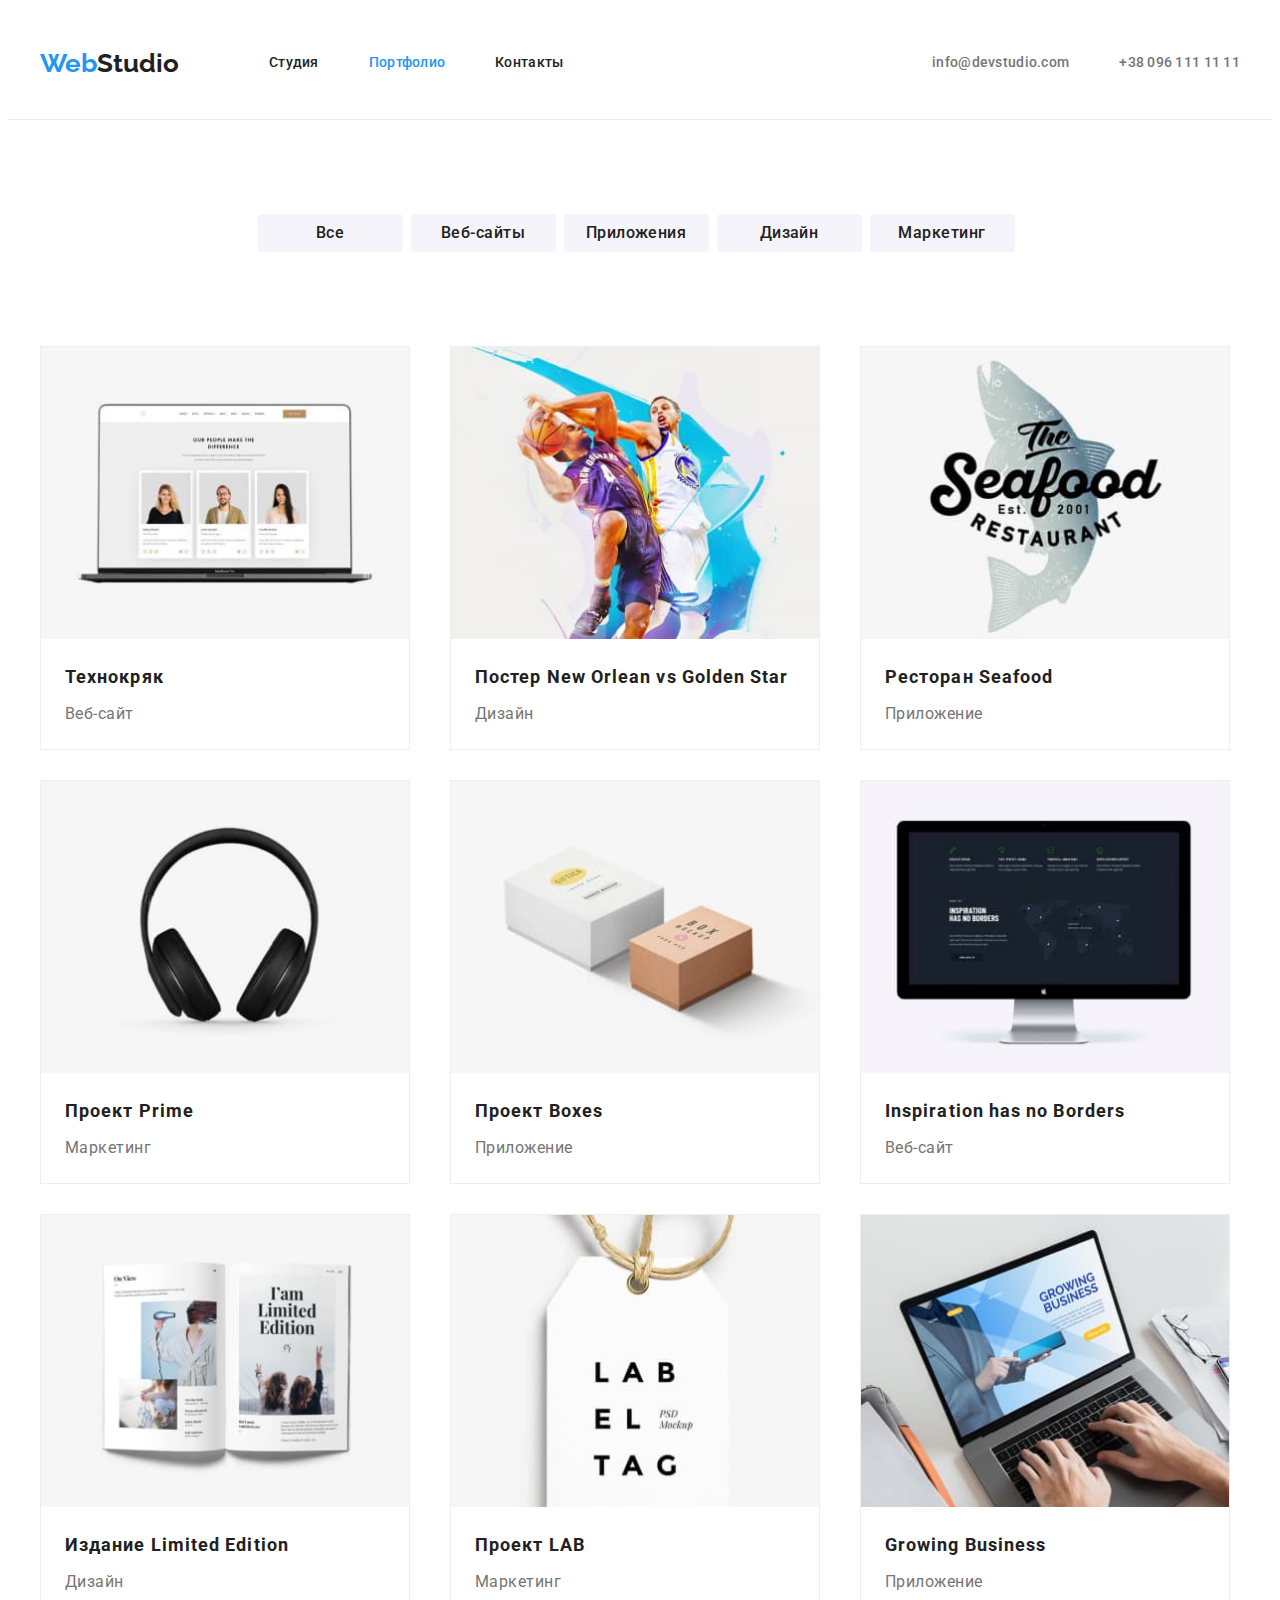
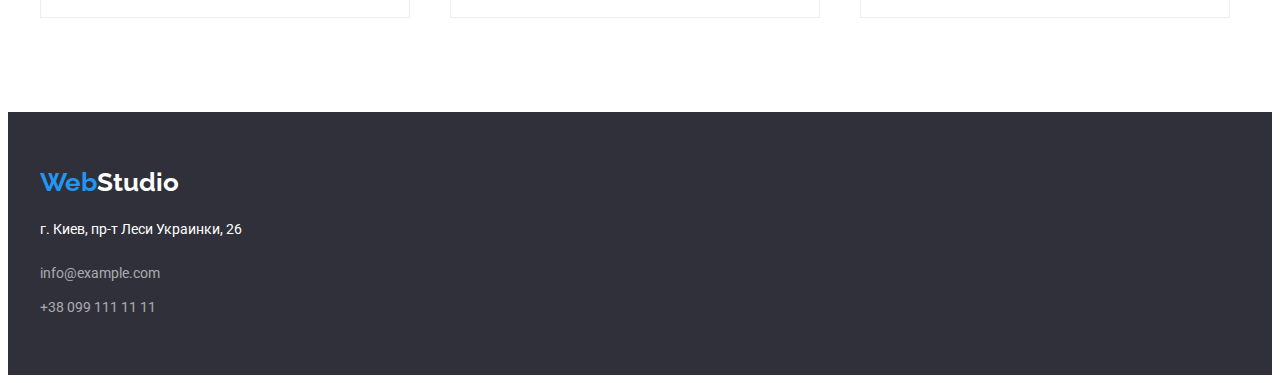
==== commit a3efb9dc: "new" ====
--- a/portfolio.html
+++ b/portfolio.html
@@ -19,8 +19,8 @@
           <div class="nav-flex">
             <a class="logo" href="./index.html">Web<span class="accent-logo">Studio</span></a>
             <ul class="site-nav list" class="header-container">
-              <li class="site-nav item"><a href="./index.html" class="site-nav link current">Студия</a></li>
-              <li class="site-nav item"><a href="./portfolio.html" class="site-nav link">Портфолио</a></li>
+              <li class="site-nav item"><a href="./index.html" class="site-nav link">Студия</a></li>
+              <li class="site-nav item"><a href="./portfolio.html" class="site-nav link current">Портфолио</a></li>
               <li class="site-nav item"><a href="" class="site-nav link">Контакты</a></li>
             </ul>
           </div>
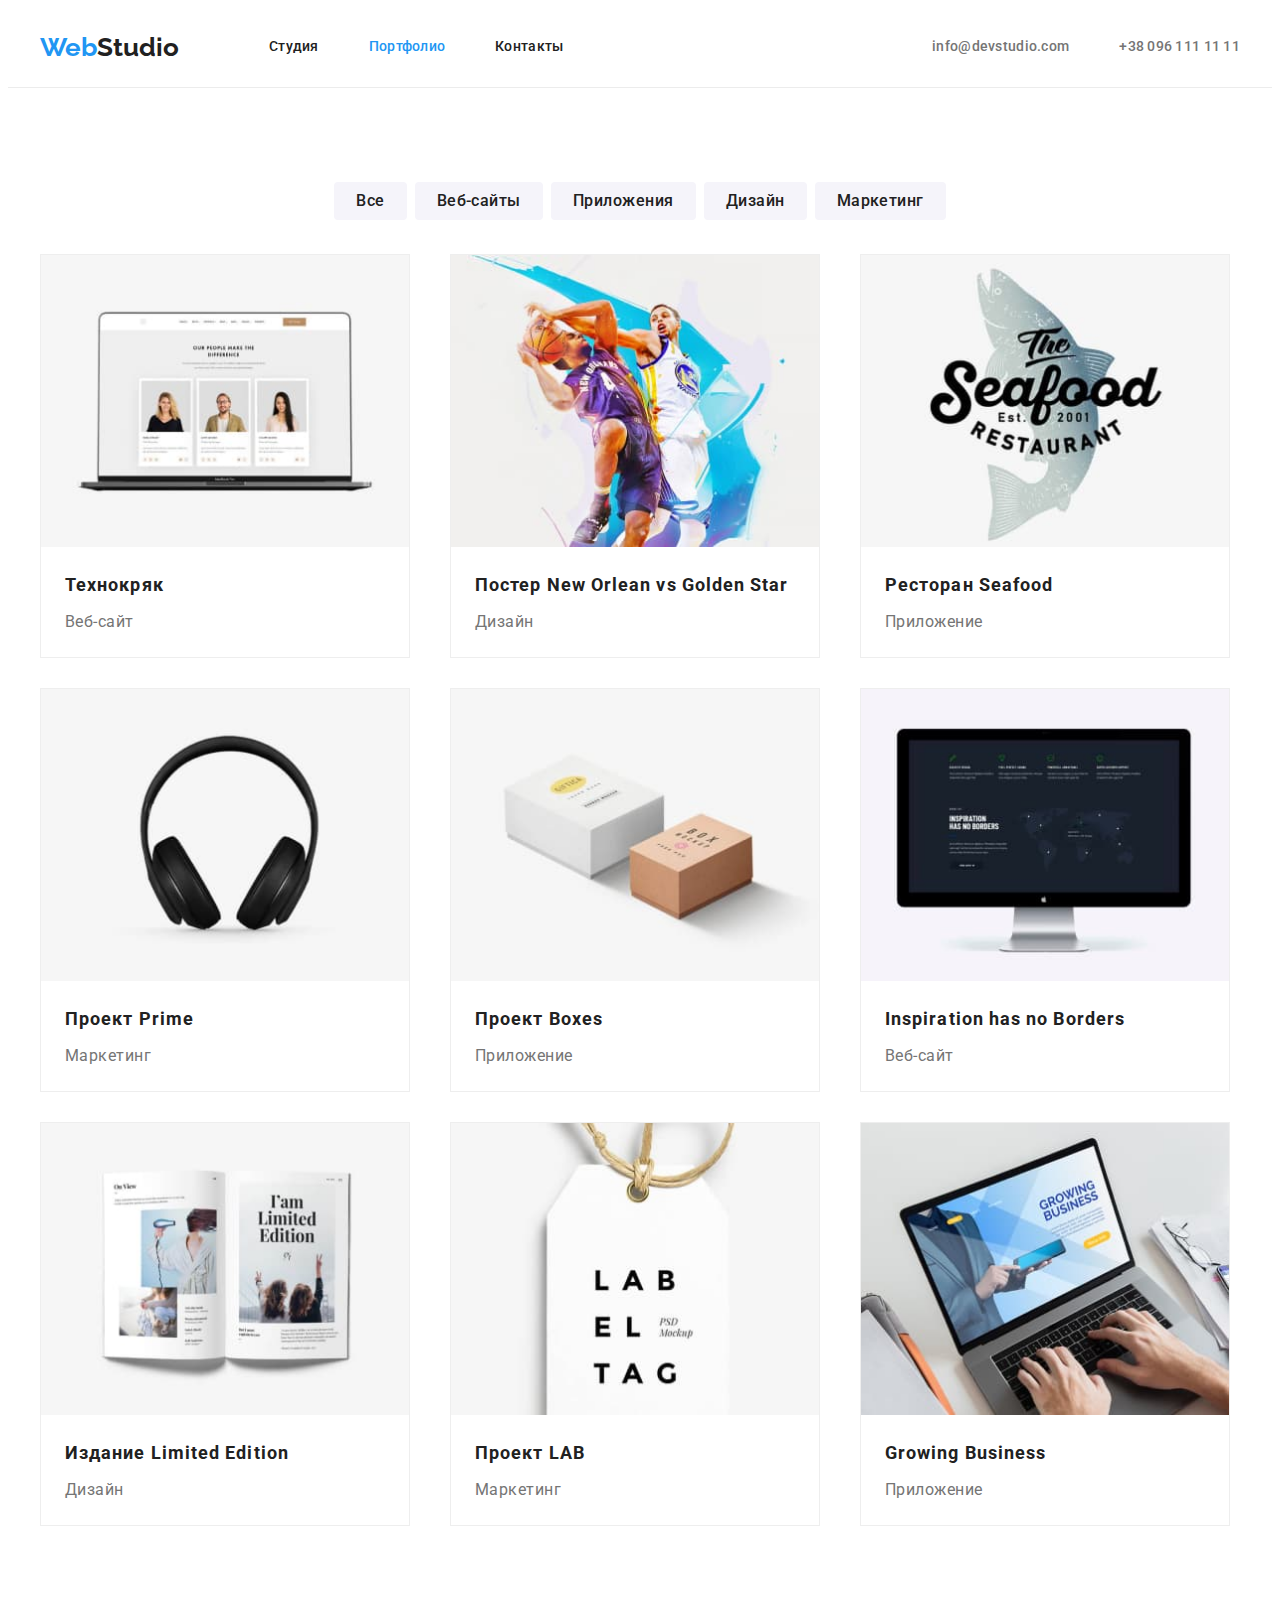
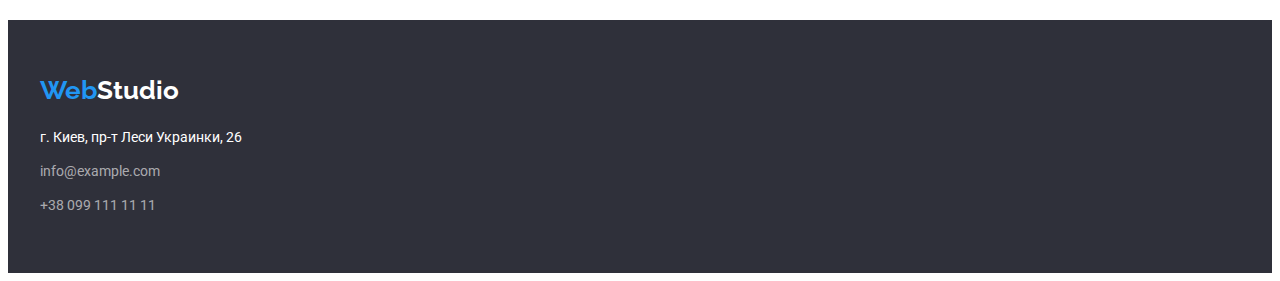
==== commit c788346b: "new" ====
--- a/portfolio.html
+++ b/portfolio.html
@@ -15,15 +15,13 @@
   <body>
     <header class="border-header">
       <div class="header-container">
-        <nav>
-          <div class="nav-flex">
-            <a class="logo" href="./index.html">Web<span class="accent-logo">Studio</span></a>
-            <ul class="site-nav list" class="header-container">
-              <li class="site-nav item"><a href="./index.html" class="site-nav link">Студия</a></li>
-              <li class="site-nav item"><a href="./portfolio.html" class="site-nav link current">Портфолио</a></li>
-              <li class="site-nav item"><a href="" class="site-nav link">Контакты</a></li>
-            </ul>
-          </div>
+        <nav class="nav-flex">
+          <a class="logo" href="./index.html">Web<span class="accent-logo">Studio</span></a>
+          <ul class="site-nav list" class="header-container">
+            <li class="site-nav item"><a href="./index.html" class="site-nav link">Студия</a></li>
+            <li class="site-nav item"><a href="./portfolio.html" class="site-nav link current">Портфолио</a></li>
+            <li class="site-nav item"><a href="" class="site-nav link">Контакты</a></li>
+          </ul>
         </nav>
     
         <ul class="header-contacts list">
@@ -40,138 +38,137 @@
     </header>
     
     <main>
-      <section class="portfolio-buttons-section">
-        <h1 class="hidden-elements">Наши проекты</h1>
-        <ul class="portfolio-buttons-list">
-          <li class="portfolio-buttons-item"><button type="button" class="buttons active">Все</button></li>
-          <li class="portfolio-buttons-item"><button type="button" class="buttons active">Веб-сайты</button></li>
-          <li class="portfolio-buttons-item"><button type="button" class="buttons active">Приложения</button></li>
-          <li class="portfolio-buttons-item"><button type="button" class="buttons active">Дизайн</button></li>
-          <li class="portfolio-buttons-item"><button type="button" class="buttons active">Маркетинг</button></li>
-        </ul>
+      <section class="portfolio-main-section">
+          <div class="portfolio-main-container">
+            <h1 class="hidden-elements">Наши проекты</h1>
+            <ul class="portfolio-buttons-list">
+              <li class="portfolio-buttons-item"><button type="button" class="buttons active">Все</button></li>
+              <li class="portfolio-buttons-item"><button type="button" class="buttons active">Веб-сайты</button></li>
+              <li class="portfolio-buttons-item"><button type="button" class="buttons active">Приложения</button></li>
+              <li class="portfolio-buttons-item"><button type="button" class="buttons active">Дизайн</button></li>
+              <li class="portfolio-buttons-item"><button type="button" class="buttons active">Маркетинг</button></li>
+            </ul>
+          
+            
+            
+            <ul class="portfolio-card-set">
+              <li class="portfolio-card-set-item">
+                <div class="card-set-content">
+                  <div class="card-set-thumb">
+                    <a href="">
+                      <img src="./image/portfolio/imgkryz.jpg" alt="вебсайт" width="370"></a>
+                  </div>
+                  <div class="card-set-text">
+                    <h2 class="port-titles">Технокряк</h2>
+                    <p class="port-texts">Веб-сайт</p>
+                  </div>
+                </div>
+              </li>
+            
+              <li class="portfolio-card-set-item">
+                <div class="card-set-content">
+                  <div class="card-set-thumb">
+                    <a href="">
+                      <img src="./image/portfolio/ball.jpg" alt="баскетболисты" width="370"></a>
+                  </div>
+                  <div class="card-set-text">
+                    <h2 class="port-titles">Постер New Orlean vs Golden Star</h2>
+                    <p class="port-texts">Дизайн</p>
+                  </div>
+                </div>
+              </li>
+            
+              <li class="portfolio-card-set-item">
+                <div class="card-set-content">
+                  <div class="card set thumb">
+                    <a href="">
+                      <img src="./image/portfolio/fish.jpg" alt="логотип-рыба" width="370"></a>
+                  </div>
+                  <div class="card-set-text">
+                    <h2 class="port-titles">Ресторан Seafood</h2>
+                    <p class="port-texts">Приложение</p>
+                  </div>
+                </div>
+              </li>
+            
+              <li class="portfolio-card-set-item">
+                <div class="card-set-content">
+                  <div class="card set thumb">
+                    <a href="">
+                      <img src="./image/portfolio/imgears.jpg" alt="наушники" width="370"></a>
+                  </div>
+                  <div class="card-set-text">
+                    <h2 class="port-titles">Проект Prime</h2>
+                    <p class="port-texts">Маркетинг</p>
+                  </div>
+                </div>
+              </li>
+            
+              <li class="portfolio-card-set-item">
+                <div class="card-set-content">
+                  <div class="card set thumb">
+                    <a href=""><img src="./image/portfolio/imgbox1.jpg" alt="коробки" width="370"></a>
+                  </div>
+                  <div class="card-set-text">
+                    <h2 class="port-titles">Проект Boxes</h2>
+                    <p class="port-texts">Приложение</p>
+                  </div>
+                </div>
+              </li>
+            
+              <li class="portfolio-card-set-item">
+                <div class="card-set-content">
+                  <div class="card set thumb">
+                    <a href="">
+                      <img src="./image/portfolio/imgscreen.jpg" alt="монитор" width="370"></a>
+                  </div>
+                  <div class="card-set-text">
+                    <h2 class="port-titles">Inspiration has no Borders</h2>
+                    <p class="port-texts">Веб-сайт</p>
+                  </div>
+                </div>
+              </li>
+            
+              <li class="portfolio-card-set-item">
+                <div class="card-set-content">
+                  <div class="card set thumb">
+                    <a href="">
+                      <img src="./image/portfolio/imgbook.jpg" alt="книжки" width="370"></a>
+                  </div>
+                  <div class="card-set-text">
+                    <h2 class="port-titles">Издание Limited Edition</h2>
+                    <p class="port-texts">Дизайн</p>
+                  </div>
+                </div>
+              </li>
+            
+              <li class="portfolio-card-set-item">
+                <div class="card-set-content">
+                  <div class="card set thumb">
+                    <a href=""><img src="./image/portfolio/imgtag.jpg" alt="ярлык" width="370"></a>
+                  </div>
+                  <div class="card-set-text">
+                    <h2 class="port-titles">Проект LAB</h2>
+                    <p class="port-texts">Маркетинг</p>
+                  </div>
+                </div>
+              </li>
+            
+              <li class="portfolio-card-set-item">
+                <div class="card-set-content">
+                  <div class="card set thumb">
+                    <a href="">
+                      <img src="./image/portfolio/imghands.jpg" alt="клавитура" width="370"></a>
+                  </div>
+                  <div class="card-set-text">
+                    <h2 class="port-titles">Growing Business</h2>
+                    <p class="port-texts">Приложение</p>
+                  </div>
+                </div>
+              </li>
+            </ul>
+          </div>
       </section>
-
-    <section class="portfolio-main-section">
-      <div class="porfolio-main-container">
-        <ul class="portfolio-card-set">
-          <li class="portfolio-card-set-item">
-            <div class="card-set-content">
-              <div class="card-set-thumb">
-                <a href="">
-                  <img src="./image/portfolio/imgkryz.jpg" alt="вебсайт" width="370"></a>
-              </div>
-              <div class="card-set-text">
-                <h2 class="port-titles">Технокряк</h2>
-                <p class="port-texts">Веб-сайт</p>
-              </div>
-            </div>
-          </li>
-        
-          <li class="portfolio-card-set-item">
-            <div class="card-set-content">
-              <div class="card-set-thumb">
-                <a href="">
-                  <img src="./image/portfolio/ball.jpg" alt="баскетболисты" width="370"></a>
-              </div>
-              <div class="card-set-text">
-                <h2 class="port-titles">Постер New Orlean vs Golden Star</h2>
-                <p class="port-texts">Дизайн</p>
-              </div>
-            </div>
-          </li>
-        
-          <li class="portfolio-card-set-item">
-            <div class="card-set-content">
-              <div class="card set thumb">
-                <a href="">
-                  <img src="./image/portfolio/fish.jpg" alt="логотип-рыба" width="370"></a>
-              </div>
-                <div class="card-set-text">
-                  <h2 class="port-titles">Ресторан Seafood</h2>
-                <p class="port-texts">Приложение</p>
-              </div> 
-            </div>
-          </li>
-        
-          <li class="portfolio-card-set-item">
-            <div class="card-set-content">
-              <div class="card set thumb">
-                <a href="">
-                  <img src="./image/portfolio/imgears.jpg" alt="наушники" width="370"></a>
-              </div>
-                <div class="card-set-text">
-                  <h2 class="port-titles">Проект Prime</h2>
-                  <p class="port-texts">Маркетинг</p>
-                </div>
-            </div>
-          </li>
-        
-          <li class="portfolio-card-set-item">
-            <div class="card-set-content">
-              <div class="card set thumb">
-                <a href=""><img src="./image/portfolio/imgbox1.jpg" alt="коробки" width="370"></a>
-              </div>
-                <div class="card-set-text">
-                  <h2 class="port-titles">Проект Boxes</h2>
-                  <p class="port-texts">Приложение</p>
-                </div>
-            </div>
-          </li>
-        
-          <li class="portfolio-card-set-item">
-            <div class="card-set-content">
-              <div class="card set thumb">
-                <a href="">
-                  <img src="./image/portfolio/imgscreen.jpg" alt="монитор" width="370"></a>
-              </div>
-                <div class="card-set-text">
-                  <h2 class="port-titles">Inspiration has no Borders</h2>
-                  <p class="port-texts">Веб-сайт</p>
-                </div>
-            </div>
-          </li>
-        
-          <li class="portfolio-card-set-item">
-            <div class="card-set-content">
-              <div class="card set thumb">
-                <a href="">
-                  <img src="./image/portfolio/imgbook.jpg" alt="книжки" width="370"></a>
-              </div>
-                <div class="card-set-text">
-                  <h2 class="port-titles">Издание Limited Edition</h2>
-                  <p class="port-texts">Дизайн</p>
-                </div>
-            </div>
-          </li>
-        
-          <li class="portfolio-card-set-item">
-            <div class="card-set-content">
-              <div class="card set thumb">
-                <a href=""><img src="./image/portfolio/imgtag.jpg" alt="ярлык" width="370"></a>
-              </div>
-                <div class="card-set-text">
-                  <h2 class="port-titles">Проект LAB</h2>
-                  <p class="port-texts">Маркетинг</p>
-                </div>
-              </div>
-          </li>
-        
-          <li class="portfolio-card-set-item">
-            <div class="card-set-content">
-              <div class="card set thumb">
-                <a href="">
-                  <img src="./image/portfolio/imghands.jpg" alt="клавитура" width="370"></a>
-              </div>
-                <div class="card-set-text">
-                  <h2 class="port-titles">Growing Business</h2>
-                  <p class="port-texts">Приложение</p>
-                </div>
-            </div>
-          </li>
-        </ul>
-
-      </div>
-    </section>
       
     </main>
     
@@ -179,7 +176,7 @@
     <footer>
       <div class="footer">
         <div class="footer-container">
-          <a href="./index.html" class="logo">Web<span class="accent-white">Studio</span></a>
+          <a href="./index.html" class="logo-bottom">Web<span class="accent-white">Studio</span></a>
           <address>
             <p class="footer-adress"><a class="footer-adress" href="https://goo.gl/maps/gyJEV5aS9oNLiFQU9">г. Киев, пр-т
                 Леси Украинки, 26</a></p>
@@ -198,6 +195,7 @@
           </address>
         </div>
       </div>
+
     </footer>
   </body>
 </html>--- a/css/styles.css
+++ b/css/styles.css
@@ -1,5 +1,6 @@
 :root {
   --bg-color: #ffffff;
+  --bg-color-secondary: #2f303a;
   --main-text: #212121;
   --secondary-text: #757575;
   --text-hover: #2196f3;
@@ -14,7 +15,7 @@
 
 body {
   background-color: var(--bg-color);
-  color: #212121;
+  color: var(--main-text);
   font-family: Roboto, sans-serif;
 }
 
@@ -48,7 +49,7 @@
 
 .header-container {
   width: 1200px;
-  padding: 40px 15px;
+  padding: 24px 15px;
   margin-left: auto;
   margin-right: auto;
   display: flex;
@@ -118,7 +119,7 @@
 }
 
 .header-contacts .link {
-  color: #757575;
+  color: var(--secondary-text);
   font-family: inherit;
   font-style: normal;
   font-weight: 500;
@@ -130,15 +131,14 @@
 
 .header-contacts .link:focus,
 .header-contacts .link:hover {
-  color: #2196f3;
+  color: var(--text-hover);
 }
 
 /*========WHAT WO DOIN SECTION====*/
 .what-we-doing-section {
-  background-color: #2f303a;
-  text-align: center;
-  padding-bottom: 200px;
-  padding-top: 200px;
+  background-color: var(--bg-color-secondary);
+  text-align: center;
+  padding: 200px 15px;
 }
 
 .what-we-doing-container {
@@ -148,7 +148,7 @@
 }
 
 .main-title-index {
-  color: #ffffff;
+  color: var(--bg-color);
   font-family: inherit;
   font-weight: 900;
   font-size: 44px;
@@ -165,8 +165,8 @@
   top: 430px;
   margin-top: 30px;
 
-  color: #ffffff;
-  background-color: #2196f3;
+  color: var(--buttons-main-bcg);
+  background-color: var(--buttons-active-bcg);
   cursor: pointer;
   border-radius: 4px;
   border-style: none;
@@ -174,7 +174,7 @@
 
 .button-index:hover,
 .button-index:focus {
-  background: #188ce8;
+  background: var(--buttons-active-bcg);
   box-shadow: 0px 4px 4px rgba(0, 0, 0, 0.15);
   border-radius: 4px;
 }
@@ -196,18 +196,16 @@
 .features {
   display: flex;
   flex-wrap: wrap;
-  justify-content: center;
-}
-.features .elemnt {
+  justify-content: flex-start;
+}
+.features-elemnt {
   width: calc((100% - 90px) / 4);
   margin-right: 30px;
 }
-.features .elemnt:last-child {
+.features-elemnt:last-child {
   margin-right: 0px;
 }
 .lower-titles-index {
-  margin-top: 94px;
-
   color: var(--main-text);
   font-family: inherit;
   font-weight: 700;
@@ -229,7 +227,7 @@
 }
 
 .bottom-titles-index {
-  padding-bottom: 50px;
+  margin-bottom: 50px;
 
   color: var(--main-text);
   font-family: inherit;
@@ -253,6 +251,9 @@
 
 .our-tasks-list {
   display: flex;
+  justify-content: center;
+  padding-left: 15px;
+  padding-right: 15px;
 }
 
 .our-tasks-item {
@@ -276,7 +277,7 @@
 }
 
 .our-team-section-title {
-  padding-bottom: 50px;
+  margin-bottom: 50px;
   color: var(--main-text);
   font-family: inherit;
   font-style: normal;
@@ -289,14 +290,20 @@
 
 .our-team-section-list {
   display: flex;
-}
-
-.ourteam-card {
-  background: #000;
+  justify-content: center;
+  padding-left: 15px;
+  padding-right: 15px;
 }
 
 .our-team-section-item {
   margin-right: 30px;
+  width: 270px;
+  left: 215px;
+  top: 1635px;
+
+  box-shadow: 0px 1px 3px rgba(0, 0, 0, 0.12), 0px 1px 1px rgba(0, 0, 0, 0.14),
+    0px 2px 1px rgba(0, 0, 0, 0.2);
+  border-radius: 0px 0px 4px 4px;
 }
 .our-team-section-item:last-child {
   margin-right: 0px;
@@ -315,12 +322,11 @@
 }
 
 .our-team-section-image {
-  margin-bottom: 30px;
-}
-
+}
+.our-team-card {
+  padding: 30px 65px;
+}
 .names-discription {
-  margin-bottom: 30px;
-
   color: var(--secondary-text);
   font-family: inherit;
   font-weight: 400;
@@ -338,14 +344,58 @@
 
 .footer-container {
   width: 1200px;
-  padding-top: 55px;
-  padding-bottom: 55px;
-  margin-left: auto;
-  margin-right: auto;
+  padding: 55px 15px;
+  margin-left: auto;
+  margin-right: auto;
+}
+
+.logo-bottom {
+  margin-right: 0px;
+
+  color: var(--color-logos);
+  font-family: Raleway;
+  font-style: normal;
+  font-weight: 700;
+  font-size: 26px;
+  line-height: 1.19;
+  text-decoration: none;
+}
+
+.footer-adress {
+  margin-top: 20px;
+
+  color: var(--buttons-text-active);
+  font-family: inherit;
+  font-style: normal;
+  font-weight: 400;
+  font-size: 14px;
+  line-height: 1.71;
+  text-decoration: none;
+}
+
+.footer-adress:hover,
+.footer-adress:focus {
+  color: var(--text-hover);
+  text-decoration: none;
+}
+
+.footer-contact {
+  color: rgba(255, 255, 255, 0.6);
+  font-family: inherit;
+  font-style: normal;
+  font-weight: 400;
+  font-size: 14px;
+  line-height: 1.71;
+  text-decoration: none;
+}
+
+.footer-contact:hover,
+.footer-contact:focus {
+  color: var(--text-hover);
 }
 
 .foot {
-  padding-top: 10px;
+  margin-top: 10px;
 }
 
 /*================PORTFOLIO-NAV========================*/
@@ -353,35 +403,39 @@
 .hidden-elements {
   display: none;
 }
-
-.portfolio-buttons-section {
+.portfolio-main-section {
+  padding-top: 94px;
+  padding-bottom: 94px;
+
+  background-color: #ffffff;
+}
+
+.portfolio-main-container {
   width: 1200px;
-  margin-left: auto;
-  margin-right: auto;
-  padding-top: 94px;
-
-  background-color: #ffffff;
+  padding-left: 15px;
+  padding-right: 15px;
+  margin-left: auto;
+  margin-right: auto;
+
+  background-color: var(--bg-color);
 }
 
 .portfolio-buttons-list {
   display: flex;
   flex-wrap: wrap;
   justify-content: center;
+  margin-bottom: 34px;
 }
 
 .portfolio-buttons-item {
-  display: flex;
   margin-right: 8px;
 }
-.portfolio-buttons-list:last-child {
+.portfolio-buttons-item:last-child {
   margin-right: 0px;
 }
 
 .buttons {
-  width: 145px;
-  height: 38px;
-  left: 712px;
-  top: 174px;
+  padding: 6px 22px;
 
   color: var(--buttons-text);
   background: var(--buttons-main-bcg);
@@ -403,20 +457,6 @@
   cursor: pointer;
 }
 /*=============PORTFOLIO MAIN LIST=================*/
-
-/*main-content-list*/
-.portfolio-main-section {
-  padding-top: 94px;
-  background-color: #ffffff;
-}
-
-.porfolio-main-container {
-  width: 1200px;
-  margin-left: auto;
-  margin-right: auto;
-  padding-bottom: 94px;
-}
-
 .portfolio-card-set {
   display: flex;
   flex-wrap: wrap;
@@ -482,35 +522,3 @@
 /*=================END CARD SET===========*/
 
 /*===============FOOter====================*/
-.footer-adress {
-  padding-top: 20px;
-
-  color: var(--buttons-text-active);
-  font-family: inherit;
-  font-style: normal;
-  font-weight: 400;
-  font-size: 14px;
-  line-height: 1.71;
-  text-decoration: none;
-}
-
-.footer-adress:hover,
-.footer-adress:focus {
-  color: var(--text-hover);
-  text-decoration: none;
-}
-
-.footer-contact {
-  color: rgba(255, 255, 255, 0.6);
-  font-family: inherit;
-  font-style: normal;
-  font-weight: 400;
-  font-size: 14px;
-  line-height: 1.71;
-  text-decoration: none;
-}
-
-.footer-contact:hover,
-.footer-contact:focus {
-  color: var(--text-hover);
-}
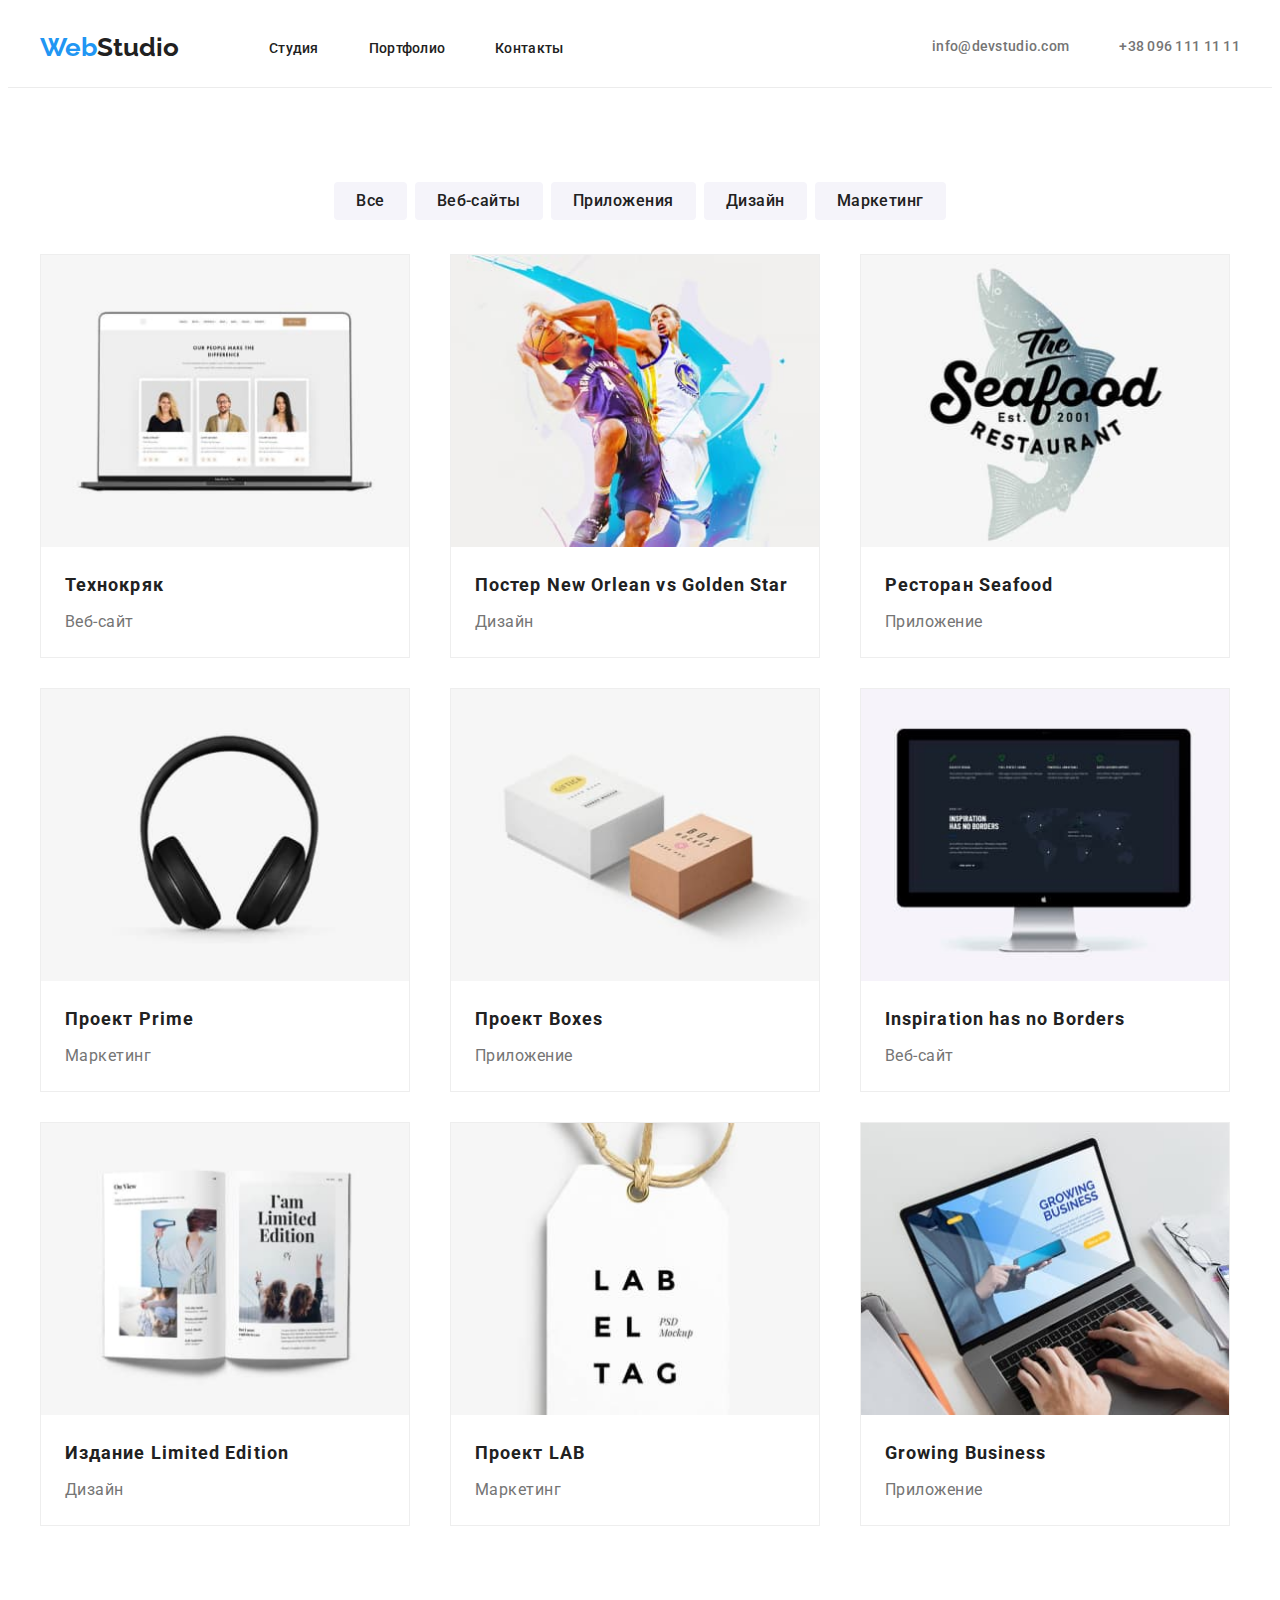
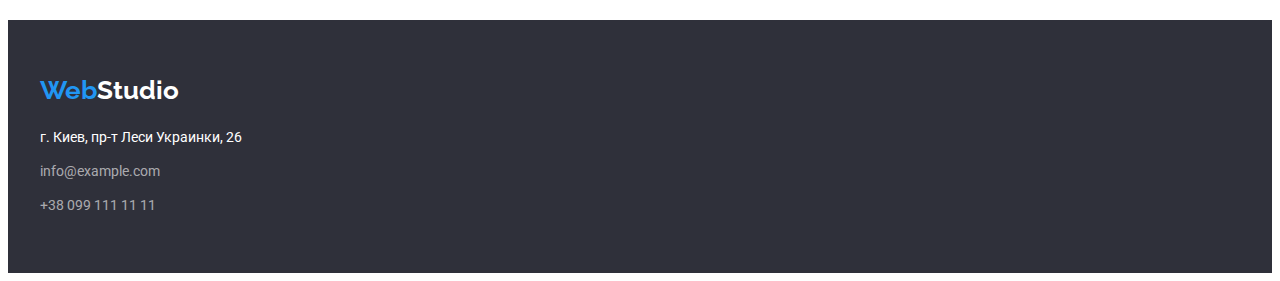
==== commit 6d437609: "" ====
--- a/portfolio.html
+++ b/portfolio.html
@@ -17,10 +17,10 @@
       <div class="header-container">
         <nav class="nav-flex">
           <a class="logo" href="./index.html">Web<span class="accent-logo">Studio</span></a>
-          <ul class="site-nav list" class="header-container">
-            <li class="site-nav item"><a href="./index.html" class="site-nav link">Студия</a></li>
-            <li class="site-nav item"><a href="./portfolio.html" class="site-nav link current">Портфолио</a></li>
-            <li class="site-nav item"><a href="" class="site-nav link">Контакты</a></li>
+          <ul class="site-nav-list">
+            <li class="site-nav-item link"><a href="./index.html" class="site-nav link">Студия</a></li>
+            <li class="site-nav-item link"><a href="./portfolio.html" class="site-nav link current">Портфолио</a></li>
+            <li class="site-nav-item link"><a href="" class="site-nav link">Контакты</a></li>
           </ul>
         </nav>
     
--- a/css/styles.css
+++ b/css/styles.css
@@ -82,15 +82,15 @@
   color: #ffffff;
 }
 
-.site-nav {
-  display: flex;
-}
-
-.site-nav .item:not(:last-child) {
+.site-nav-list {
+  display: flex;
+}
+
+.site-nav-item:not(:last-child) {
   margin-right: 50px;
 }
 
-.site-nav .link {
+.site-nav-item .link {
   color: var(--main-text);
   font-family: inherit;
   font-weight: 500;
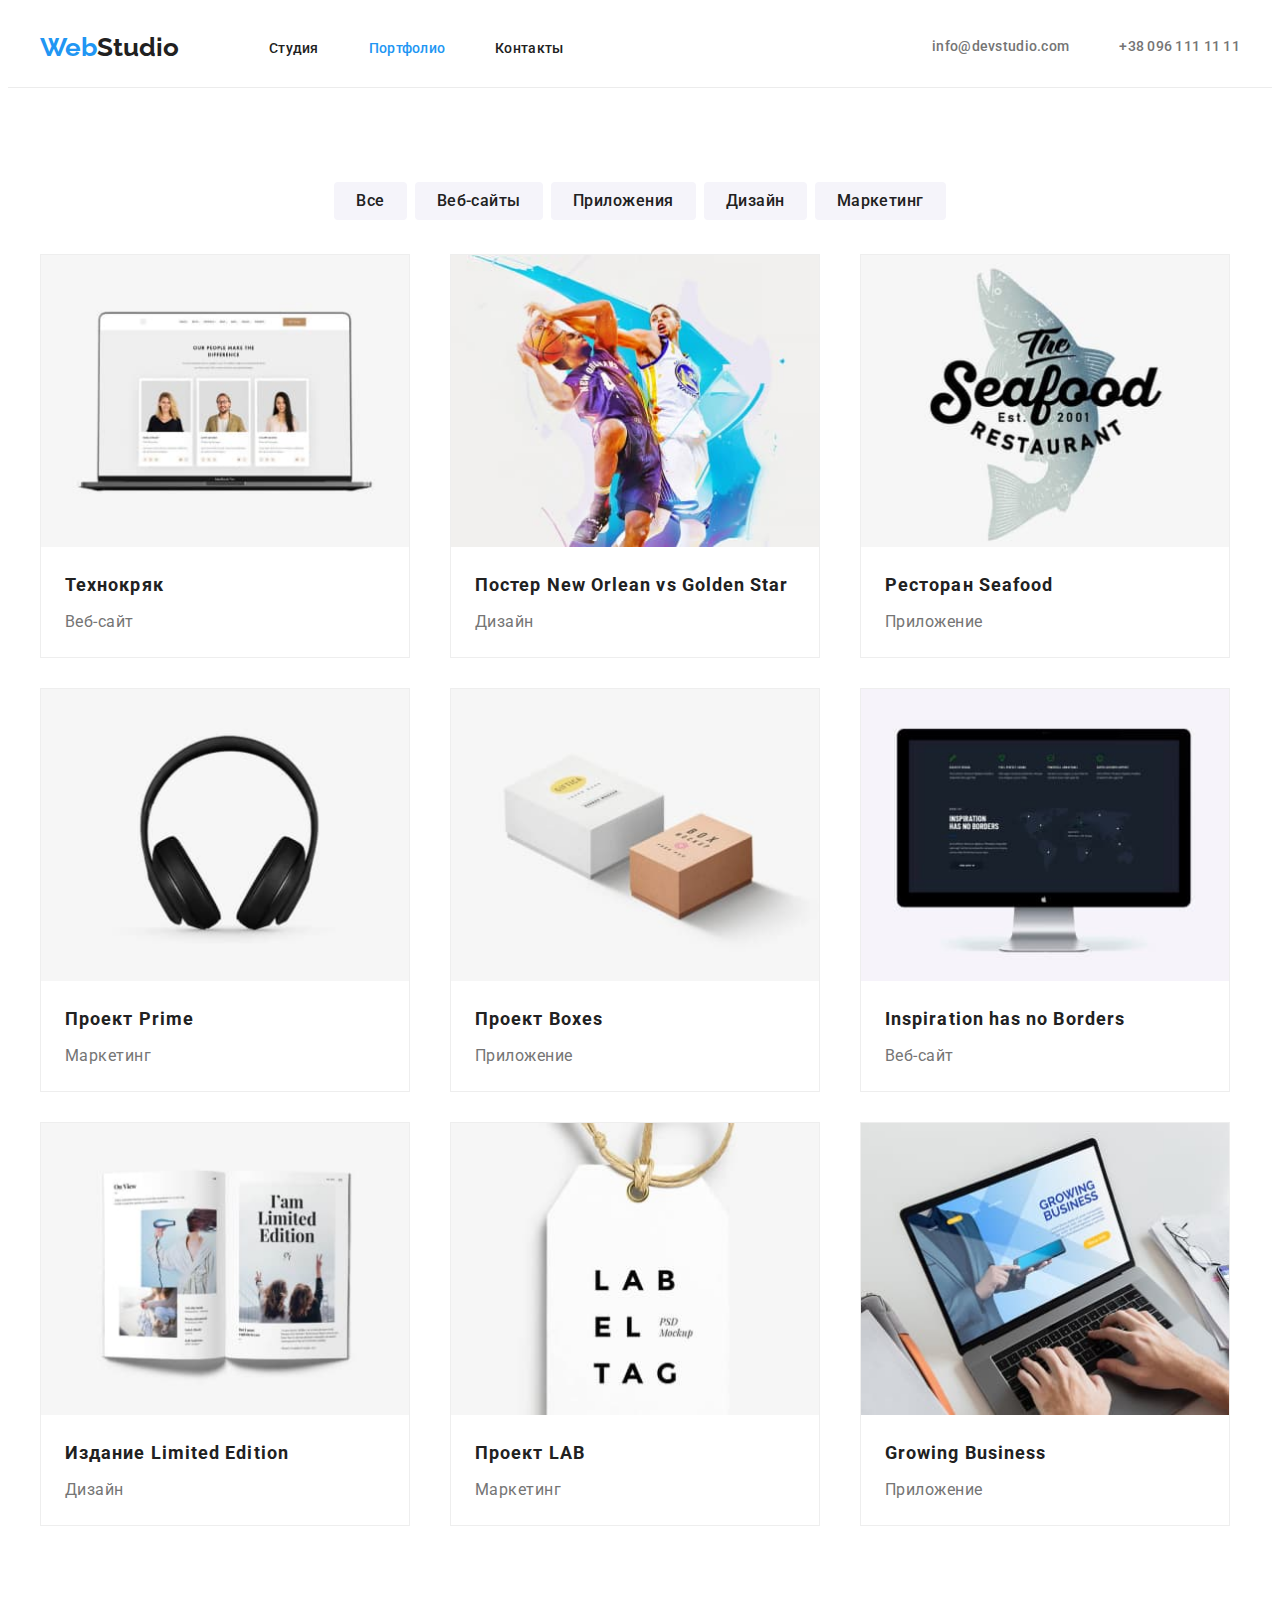
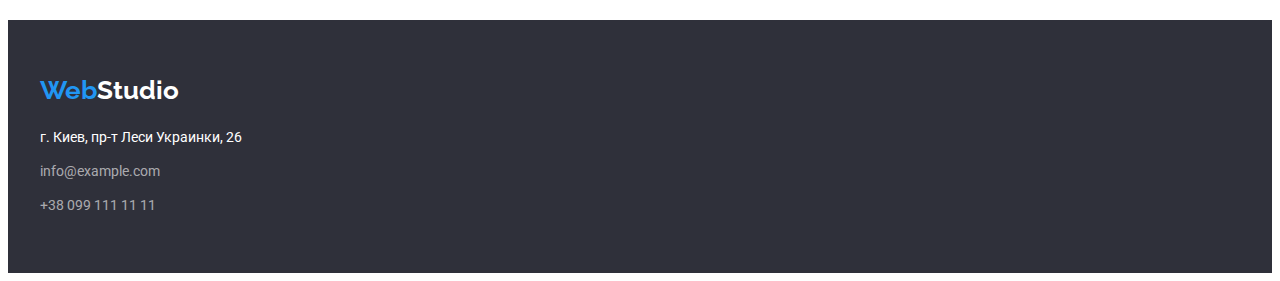
==== commit 931712d8: "new" ====
--- a/portfolio.html
+++ b/portfolio.html
@@ -18,9 +18,9 @@
         <nav class="nav-flex">
           <a class="logo" href="./index.html">Web<span class="accent-logo">Studio</span></a>
           <ul class="site-nav-list">
-            <li class="site-nav-item link"><a href="./index.html" class="site-nav link">Студия</a></li>
-            <li class="site-nav-item link"><a href="./portfolio.html" class="site-nav link current">Портфолио</a></li>
-            <li class="site-nav-item link"><a href="" class="site-nav link">Контакты</a></li>
+            <li class="site-nav-item link"><a href="./index.html" class="site-nav-item link">Студия</a></li>
+            <li class="site-nav-item link"><a href="./portfolio.html" class="site-nav-item link current">Портфолио</a></li>
+            <li class="site-nav-item link"><a href="" class="site-nav-item link">Контакты</a></li>
           </ul>
         </nav>
     
--- a/css/styles.css
+++ b/css/styles.css
@@ -100,12 +100,12 @@
   text-decoration: none;
 }
 
-.site-nav .link.current {
+.site-nav-item .link.current {
   color: var(--text-hover);
 }
 
-.site-nav .link:hover,
-.site-nav .link:focus {
+.site-nav-item .link:hover,
+.site-nav-item .link:focus {
   color: var(--text-hover);
 }
 
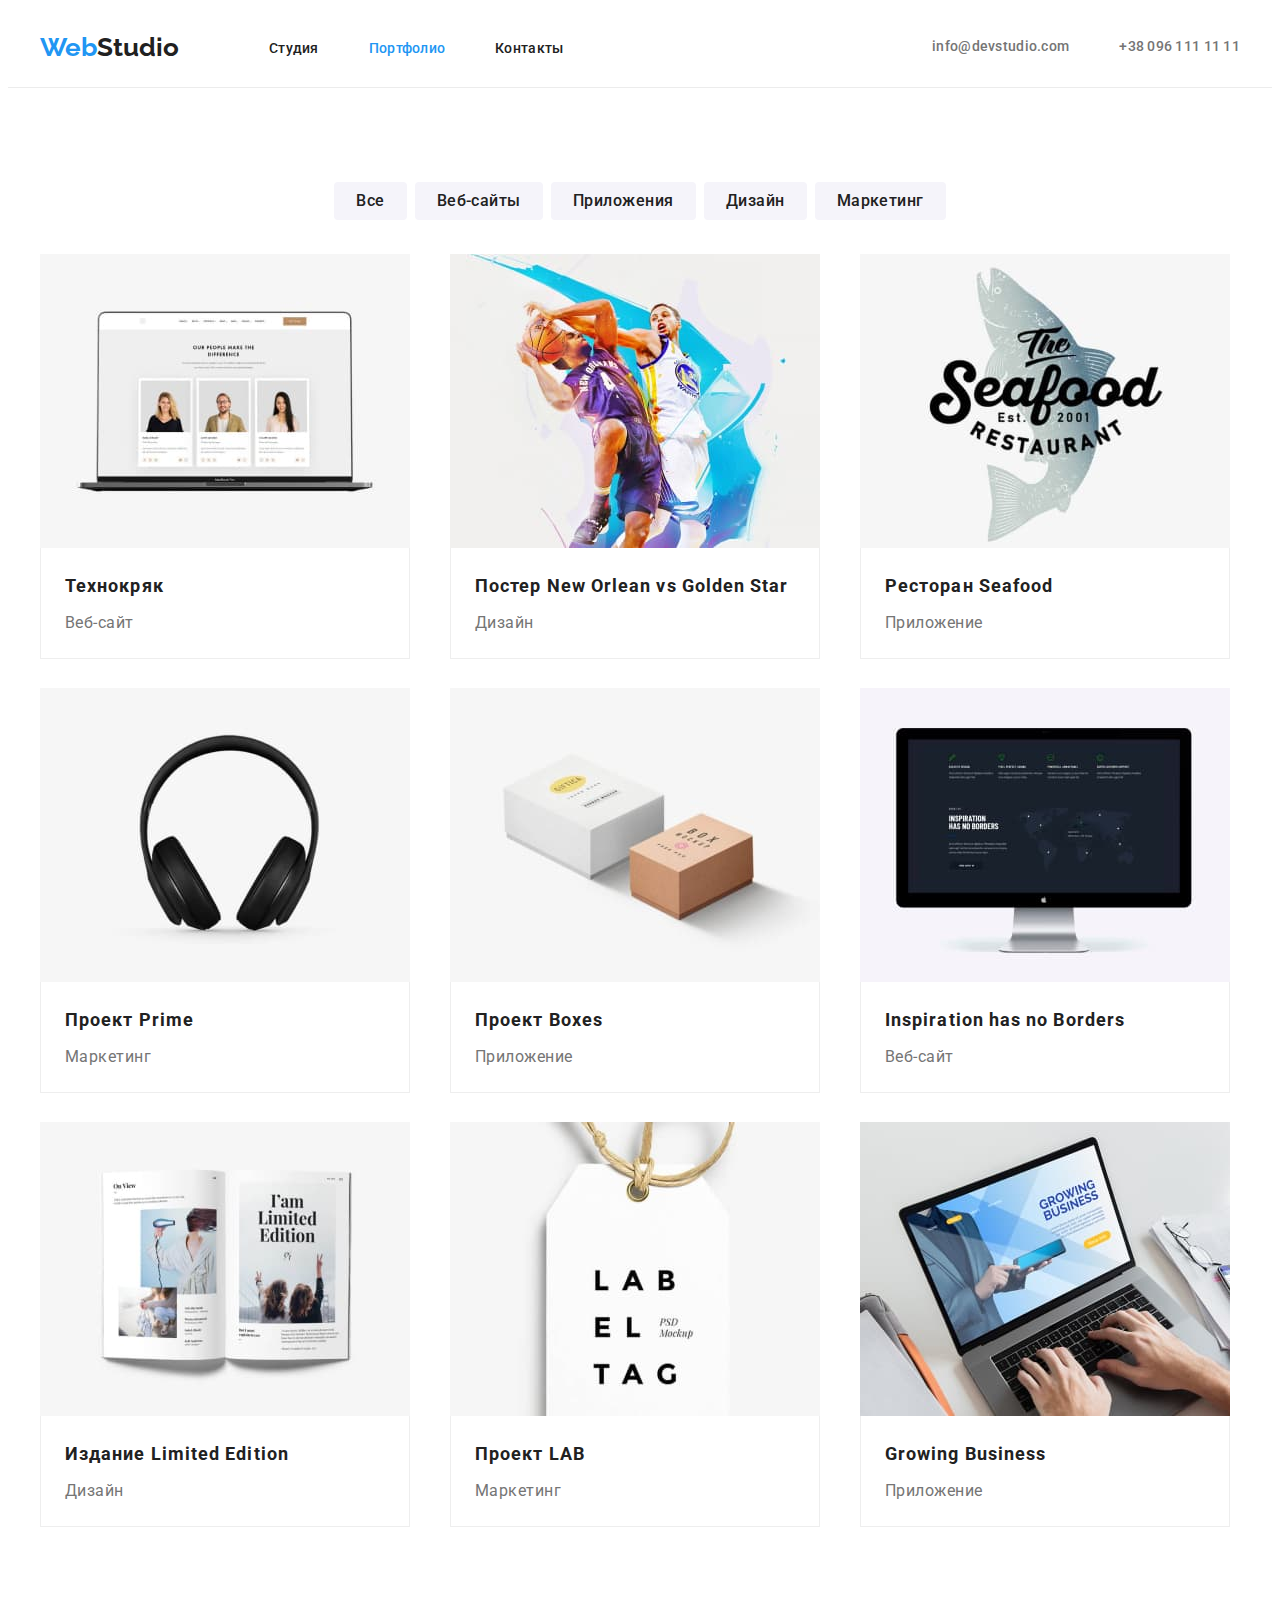
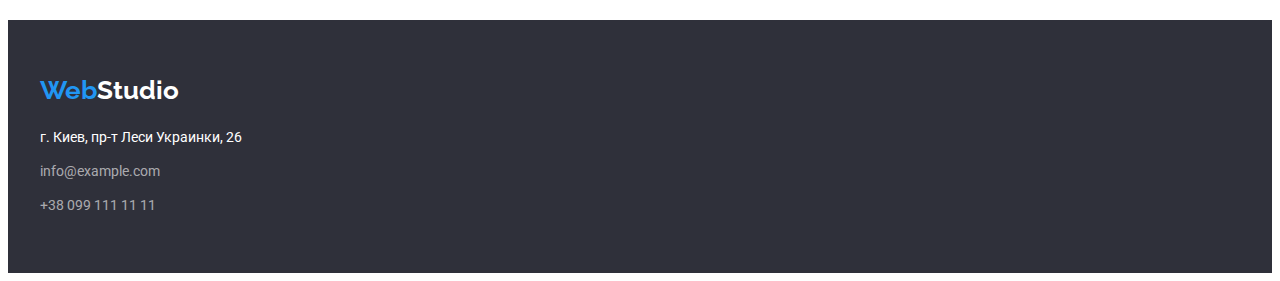
==== commit 5f4ed129: "new" ====
--- a/portfolio.html
+++ b/portfolio.html
@@ -53,118 +53,110 @@
             
             <ul class="portfolio-card-set">
               <li class="portfolio-card-set-item">
-                <div class="card-set-content">
+                <a class="card-set-content" href="">
                   <div class="card-set-thumb">
-                    <a href="">
-                      <img src="./image/portfolio/imgkryz.jpg" alt="вебсайт" width="370"></a>
+                    <img src="./image/portfolio/imgkryz.jpg" alt="вебсайт" width="370">
                   </div>
                   <div class="card-set-text">
                     <h2 class="port-titles">Технокряк</h2>
                     <p class="port-texts">Веб-сайт</p>
                   </div>
-                </div>
+                </a>
               </li>
             
               <li class="portfolio-card-set-item">
-                <div class="card-set-content">
+                <a class="card-set-content" href="">
                   <div class="card-set-thumb">
-                    <a href="">
-                      <img src="./image/portfolio/ball.jpg" alt="баскетболисты" width="370"></a>
+                      <img src="./image/portfolio/ball.jpg" alt="баскетболисты" width="370">
                   </div>
                   <div class="card-set-text">
                     <h2 class="port-titles">Постер New Orlean vs Golden Star</h2>
                     <p class="port-texts">Дизайн</p>
                   </div>
-                </div>
+                </a>
               </li>
             
               <li class="portfolio-card-set-item">
-                <div class="card-set-content">
+                <a class="card-set-content" href="">
                   <div class="card set thumb">
-                    <a href="">
-                      <img src="./image/portfolio/fish.jpg" alt="логотип-рыба" width="370"></a>
+                      <img src="./image/portfolio/fish.jpg" alt="логотип-рыба" width="370">
                   </div>
                   <div class="card-set-text">
                     <h2 class="port-titles">Ресторан Seafood</h2>
                     <p class="port-texts">Приложение</p>
                   </div>
-                </div>
+                </a>
               </li>
             
               <li class="portfolio-card-set-item">
-                <div class="card-set-content">
+                <a class="card-set-content" href="">
                   <div class="card set thumb">
-                    <a href="">
-                      <img src="./image/portfolio/imgears.jpg" alt="наушники" width="370"></a>
+                      <img src="./image/portfolio/imgears.jpg" alt="наушники" width="370">
                   </div>
                   <div class="card-set-text">
                     <h2 class="port-titles">Проект Prime</h2>
                     <p class="port-texts">Маркетинг</p>
                   </div>
-                </div>
+                </a>
               </li>
             
-              <li class="portfolio-card-set-item">
-                <div class="card-set-content">
-                  <div class="card set thumb">
-                    <a href=""><img src="./image/portfolio/imgbox1.jpg" alt="коробки" width="370"></a>
+              <li class="portfolio-card-set-item" href="">
+                <a class="card-set-content">
+                  <div class="card set thumb"><img src="./image/portfolio/imgbox1.jpg" alt="коробки" width="370">
                   </div>
                   <div class="card-set-text">
                     <h2 class="port-titles">Проект Boxes</h2>
                     <p class="port-texts">Приложение</p>
                   </div>
-                </div>
+                </a>
               </li>
             
               <li class="portfolio-card-set-item">
-                <div class="card-set-content">
+                <a class="card-set-content" href="">
                   <div class="card set thumb">
-                    <a href="">
-                      <img src="./image/portfolio/imgscreen.jpg" alt="монитор" width="370"></a>
+                      <img src="./image/portfolio/imgscreen.jpg" alt="монитор" width="370">
                   </div>
                   <div class="card-set-text">
                     <h2 class="port-titles">Inspiration has no Borders</h2>
                     <p class="port-texts">Веб-сайт</p>
                   </div>
-                </div>
+                </a>
               </li>
             
               <li class="portfolio-card-set-item">
-                <div class="card-set-content">
+                <a class="card-set-content" href="">
                   <div class="card set thumb">
-                    <a href="">
-                      <img src="./image/portfolio/imgbook.jpg" alt="книжки" width="370"></a>
+                      <img src="./image/portfolio/imgbook.jpg" alt="книжки" width="370">
                   </div>
                   <div class="card-set-text">
                     <h2 class="port-titles">Издание Limited Edition</h2>
                     <p class="port-texts">Дизайн</p>
                   </div>
-                </div>
+                </a>
               </li>
             
               <li class="portfolio-card-set-item">
-                <div class="card-set-content">
+                <a class="card-set-content" href="">
                   <div class="card set thumb">
-                    <a href=""><img src="./image/portfolio/imgtag.jpg" alt="ярлык" width="370"></a>
+                    <img src="./image/portfolio/imgtag.jpg" alt="ярлык" width="370">
                   </div>
                   <div class="card-set-text">
                     <h2 class="port-titles">Проект LAB</h2>
                     <p class="port-texts">Маркетинг</p>
                   </div>
-                </div>
+                </a>
               </li>
             
               <li class="portfolio-card-set-item">
-                <div class="card-set-content">
+                <a class="card-set-content" href="">
                   <div class="card set thumb">
-                    <a href="">
-                      <img src="./image/portfolio/imghands.jpg" alt="клавитура" width="370"></a>
+                      <img src="./image/portfolio/imghands.jpg" alt="клавитура" width="370">
                   </div>
                   <div class="card-set-text">
                     <h2 class="port-titles">Growing Business</h2>
                     <p class="port-texts">Приложение</p>
                   </div>
-                </div>
+                </a>
               </li>
             </ul>
           </div>
--- a/css/styles.css
+++ b/css/styles.css
@@ -174,7 +174,7 @@
 
 .button-index:hover,
 .button-index:focus {
-  background: var(--buttons-active-bcg);
+  background: #188ce8;
   box-shadow: 0px 4px 4px rgba(0, 0, 0, 0.15);
   border-radius: 4px;
 }
@@ -324,7 +324,7 @@
 .our-team-section-image {
 }
 .our-team-card {
-  padding: 30px 65px;
+  padding: 30px 32px;
 }
 .names-discription {
   color: var(--secondary-text);
@@ -465,26 +465,26 @@
 }
 
 .portfolio-card-set-item {
-  flex-basis: calc(100% / 3 - var(--margin-card-set));
+  flex-basis: calc((100% - 3 * var(--margin-card-set)) / 3);
   margin-left: var(--margin-card-set);
   margin-top: var(--margin-card-set);
 }
 
 .card-set-content {
+  display: block;
+  text-decoration: none;
   width: 370px;
   height: 404px;
   left: 215px;
   top: 262px;
 
   background: #ffffff;
-  border: 1px solid #eeeeee;
   box-sizing: border-box;
 }
 
 .card-set-content:hover,
 .card-set-content:focus {
   background: #ffffff;
-  border: 1px solid #eeeeee;
   box-sizing: border-box;
   box-shadow: 0px 1px 1px rgba(0, 0, 0, 0.12), 0px 4px 4px rgba(0, 0, 0, 0.06),
     1px 4px 6px rgba(0, 0, 0, 0.16);
@@ -496,6 +496,9 @@
 
 .card-set-text {
   padding: 20px 24px;
+  border-bottom: 1px solid #eeeeee;
+  border-right: 1px solid #eeeeee;
+  border-left: 1px solid #eeeeee;
 }
 
 .port-titles {
